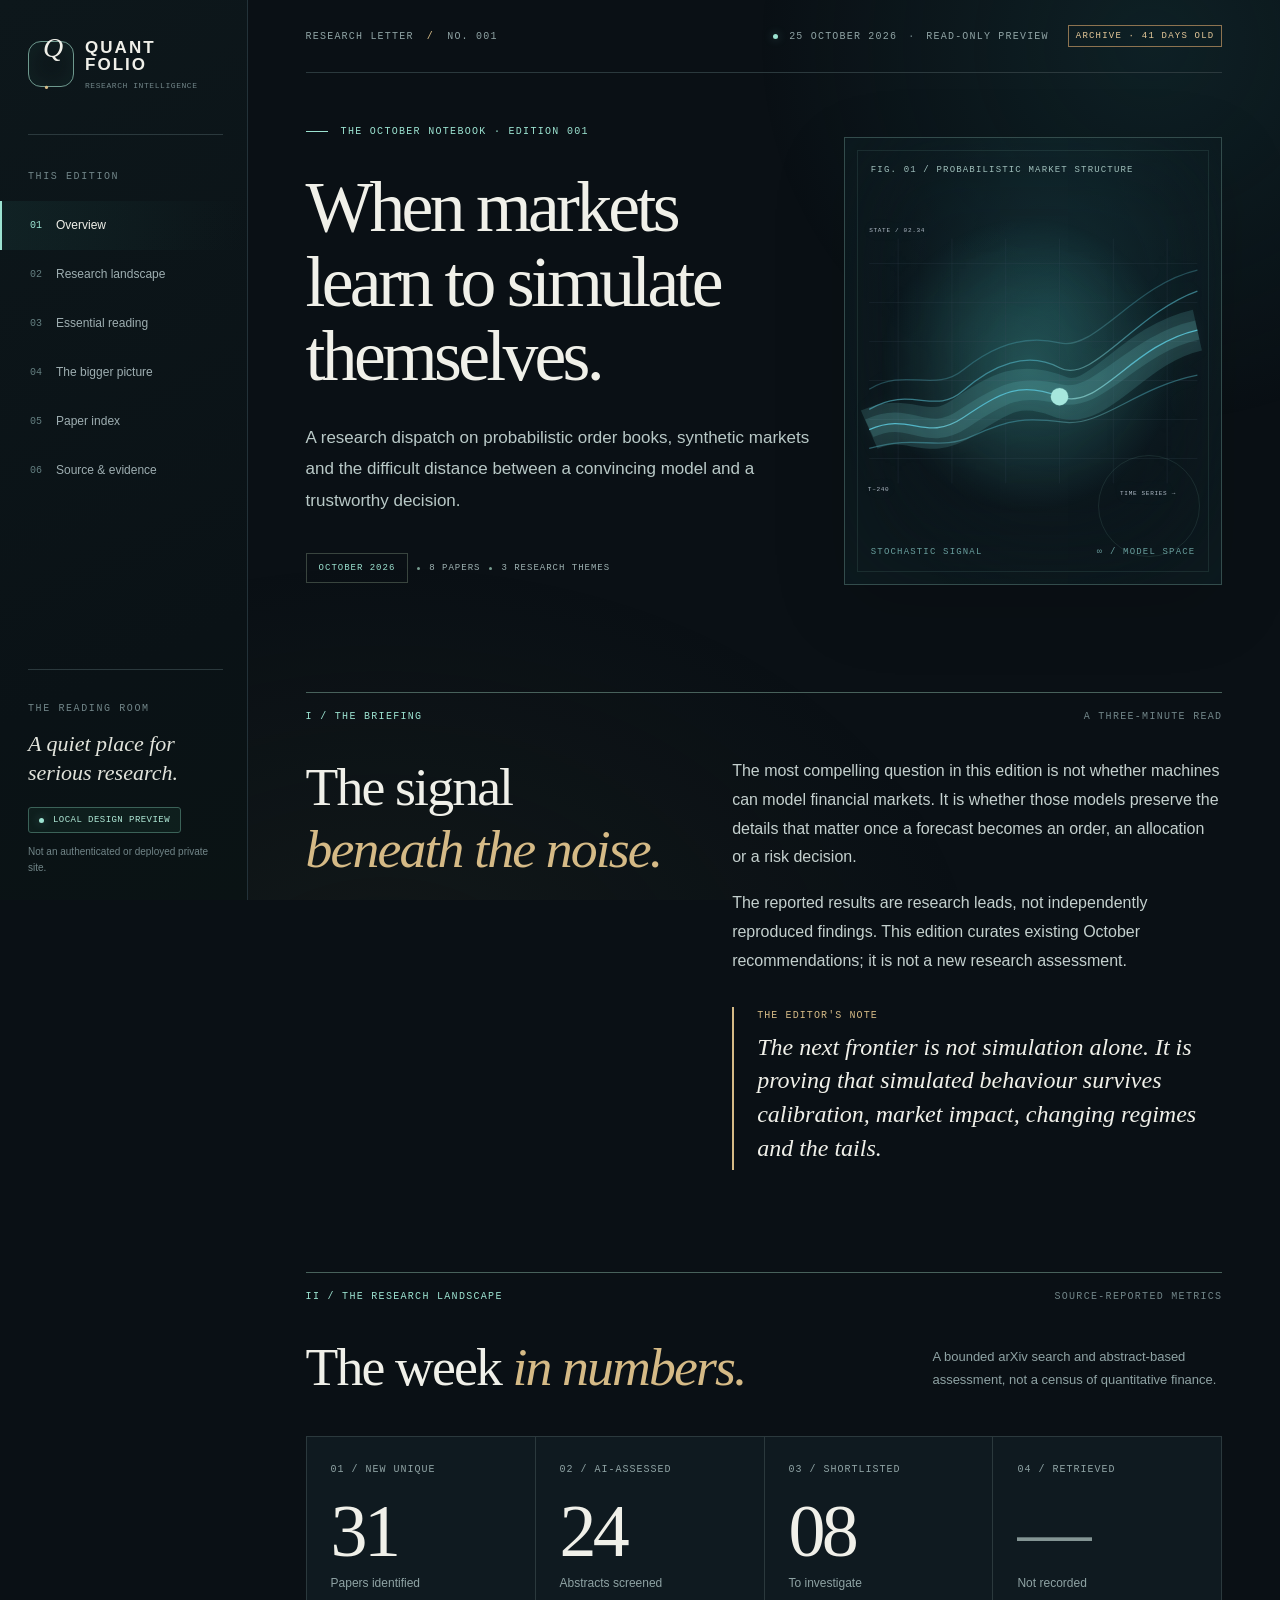
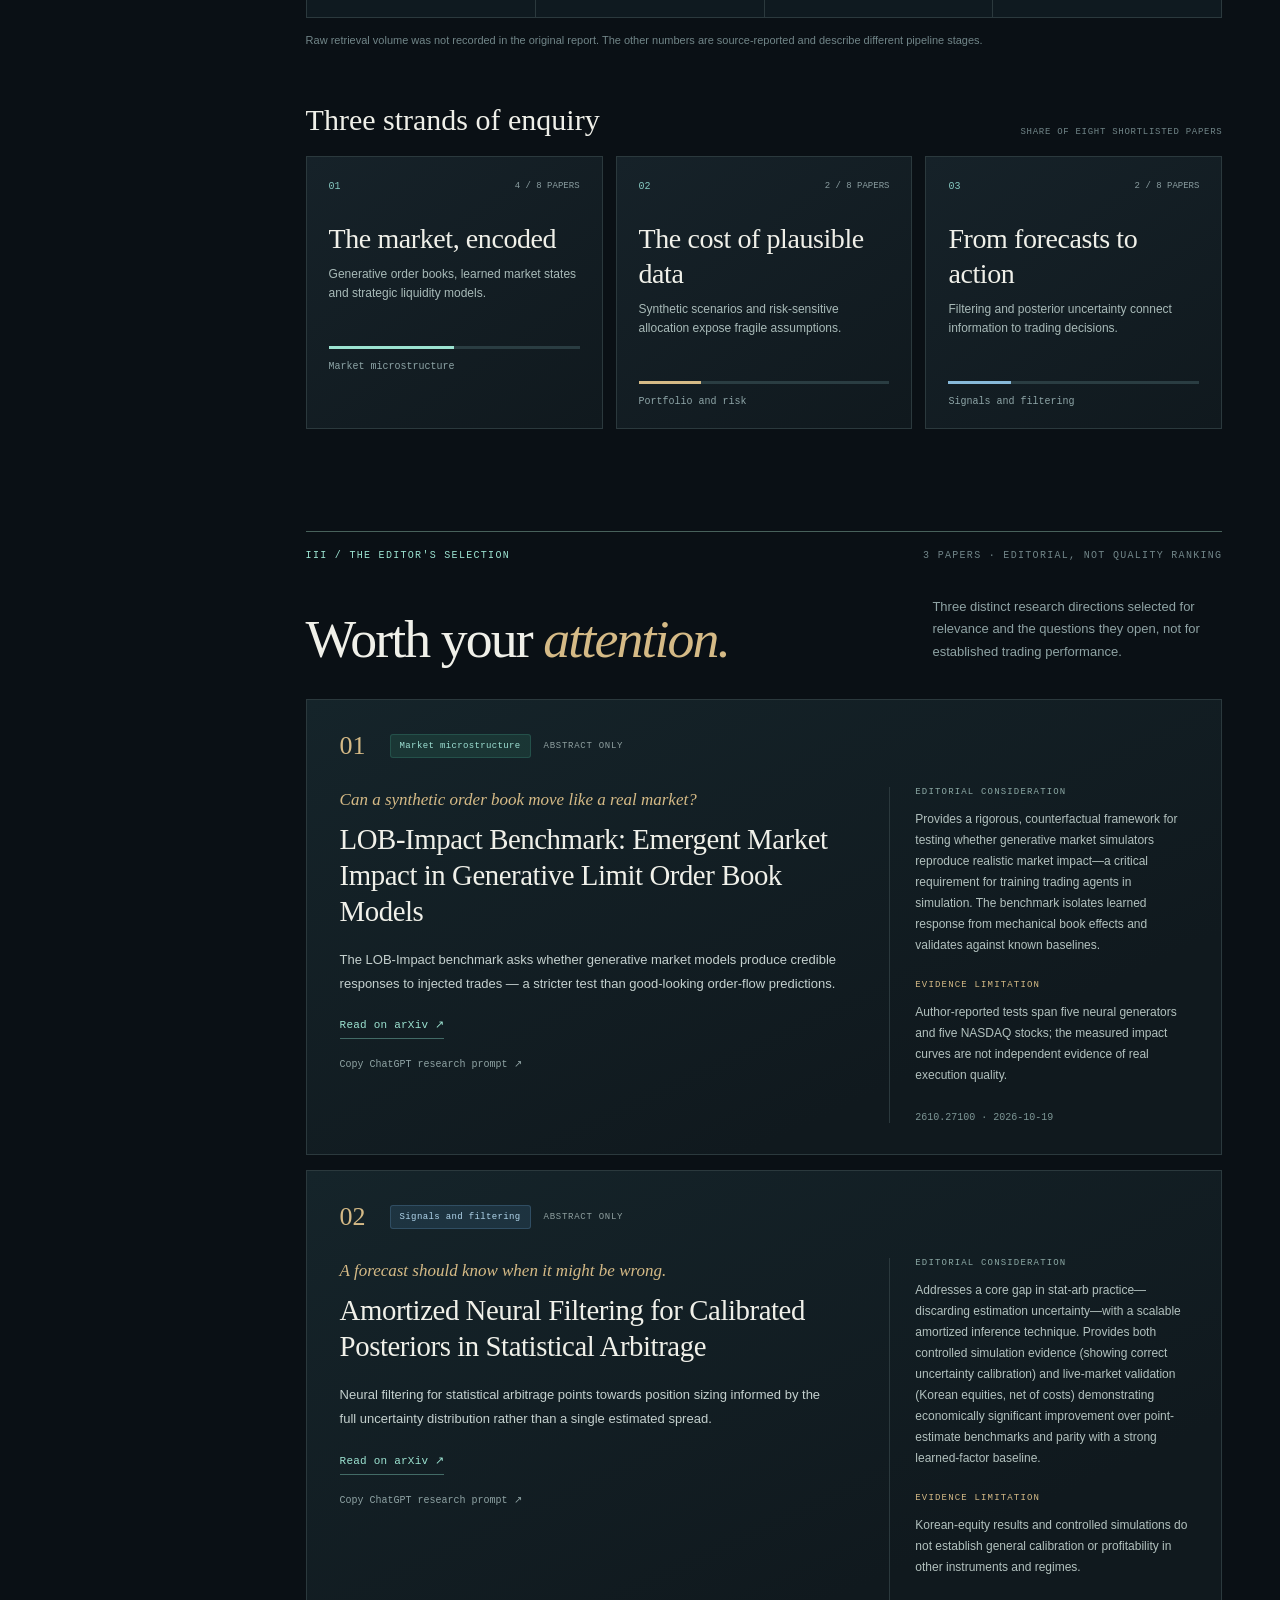
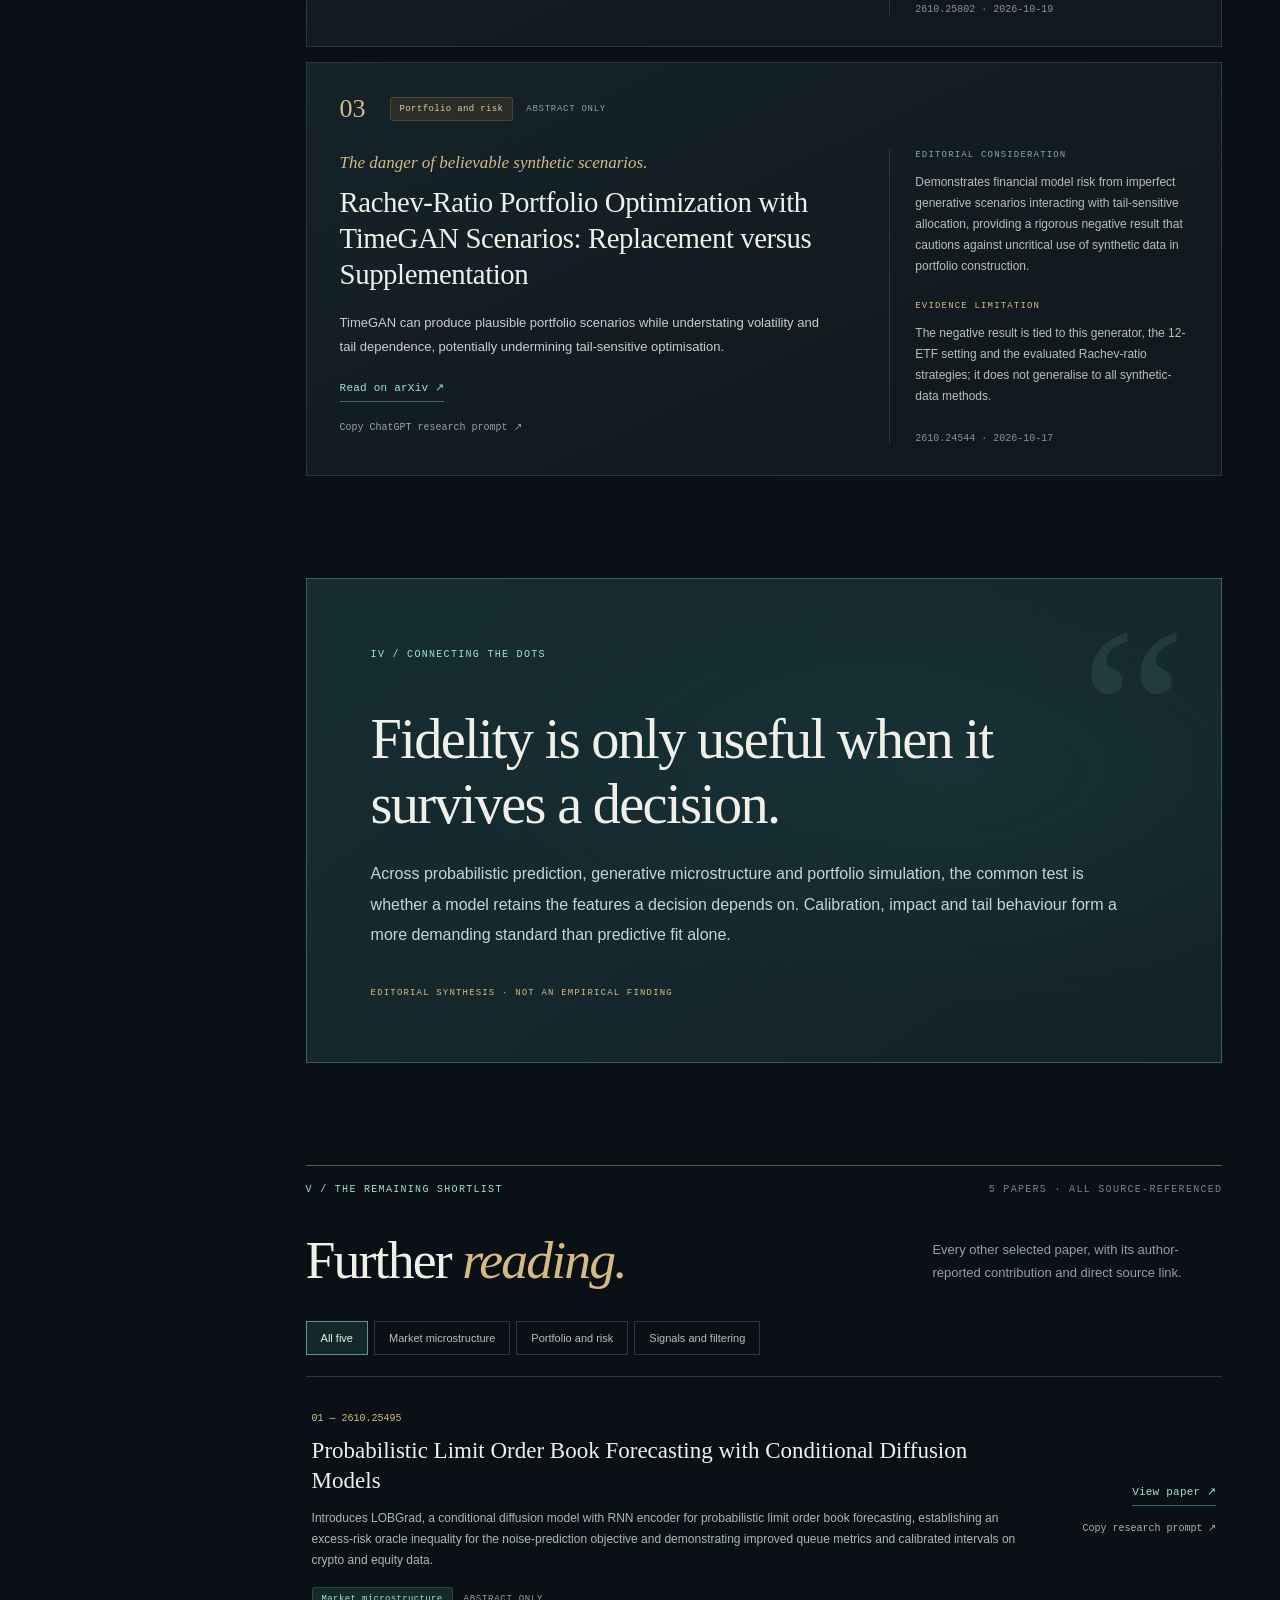
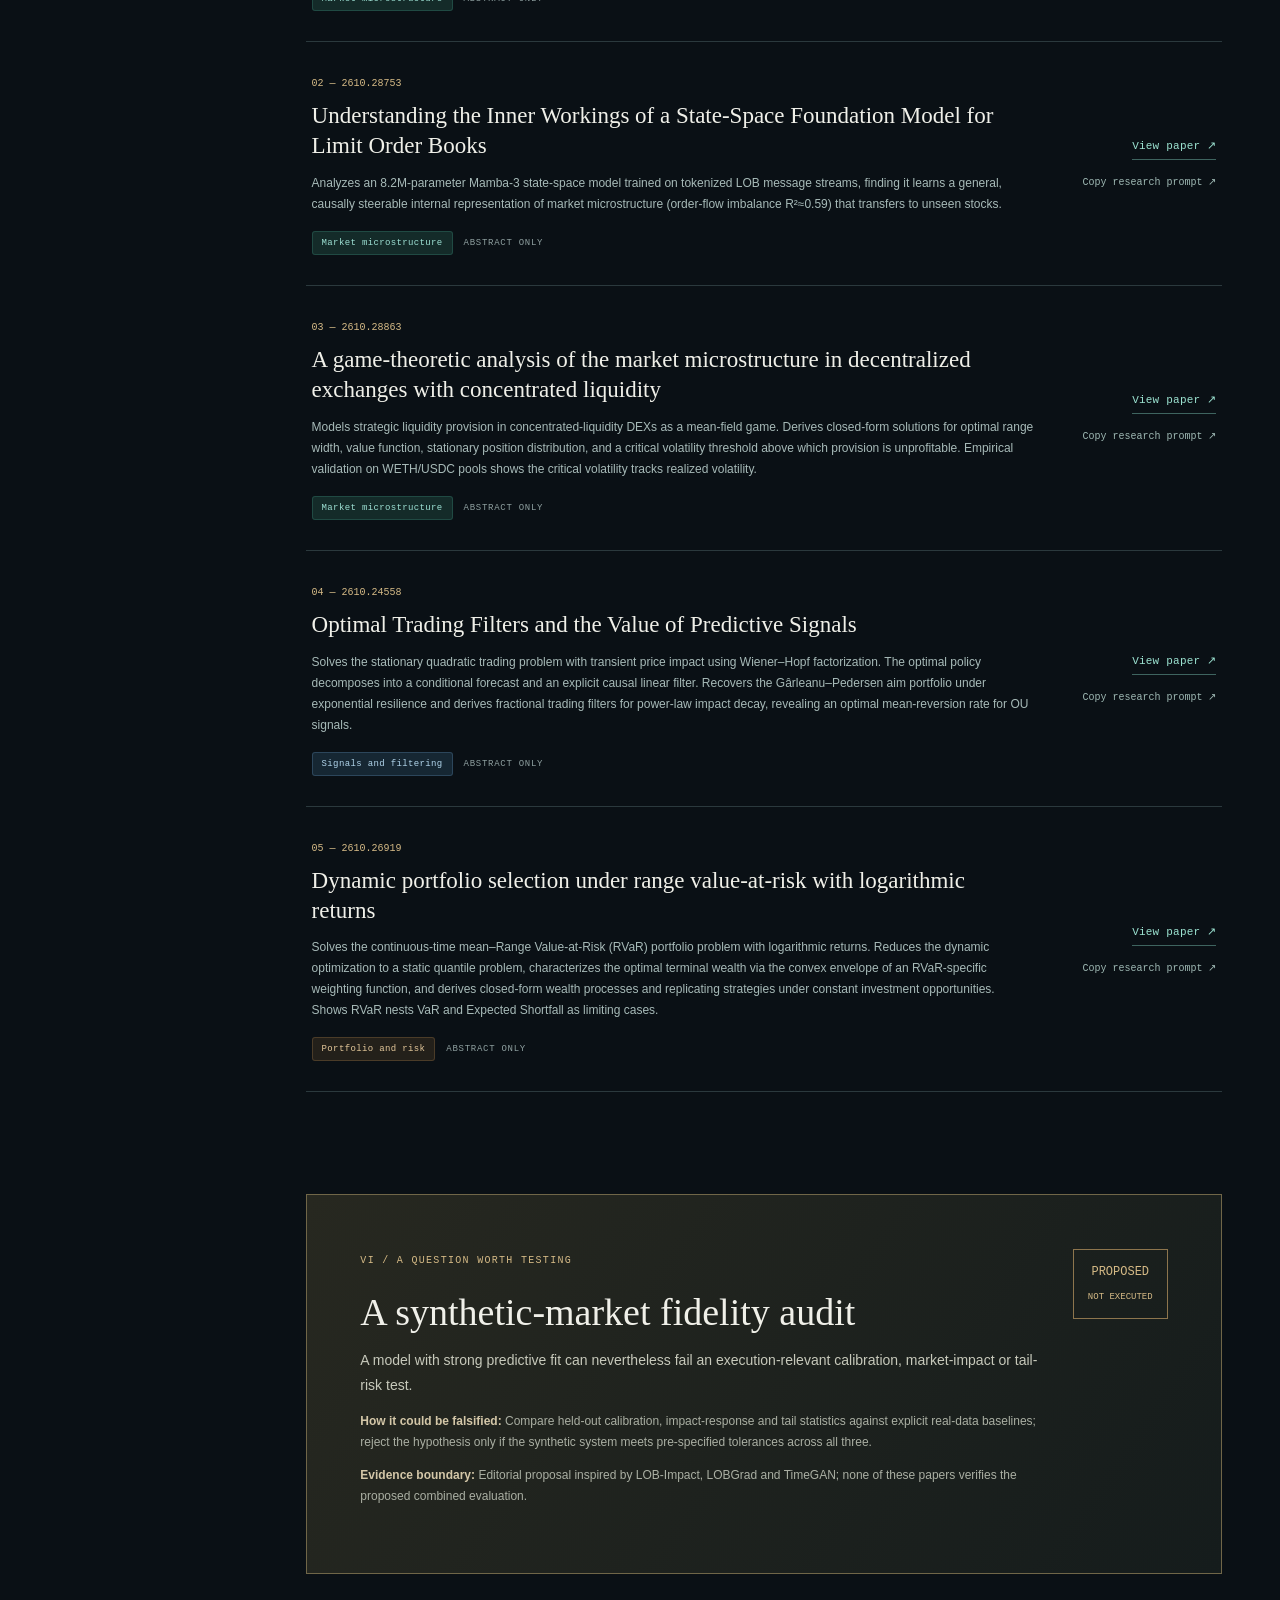
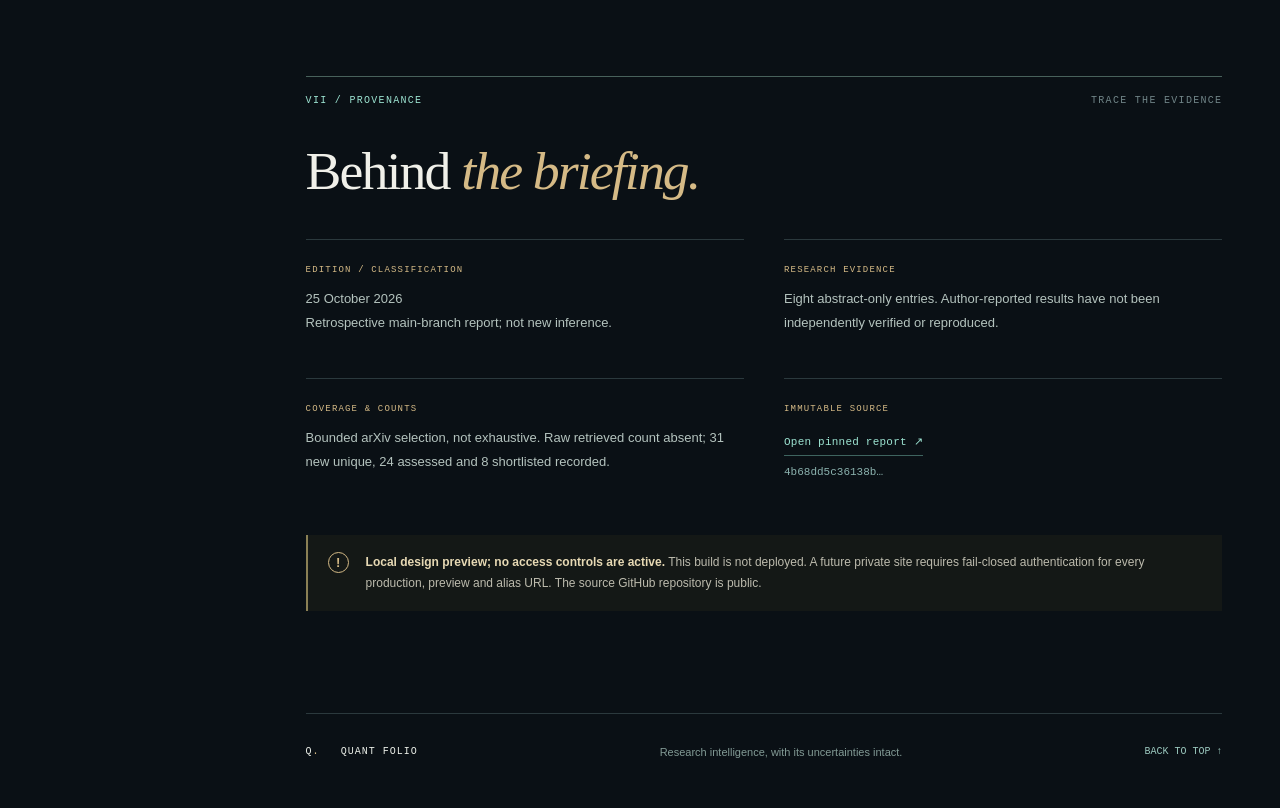
==== journal/site/index.html @ c2eb764c "feat: private research journal V1 offline preview (#13)" ====
<!doctype html>
<html lang="en-AU"><head><meta charset="utf-8">
<meta name="viewport" content="width=device-width, initial-scale=1">
<meta name="color-scheme" content="dark"><meta name="referrer" content="no-referrer">
<title>Quant Folio — The October Notebook · 25 October 2026</title>
<meta name="description" content="A research dispatch on probabilistic order books, synthetic markets and the difficult distance between a convincing model and a trustworthy decision.">
<link rel="stylesheet" href="./assets/styles.css">
<script src="./assets/app.js" defer></script></head>
<body data-edition="2026-10-25" data-report-url="https://github.com/8ft0-ai/quant-folio/blob/4b68dd5c36138bb49942f5078e0814bbb56c5a55/reports/2026-10-25.md">
<a href="#main-content" class="skip-link">Skip to the briefing</a>
<div id="reading-progress" role="progressbar" aria-label="Reading progress" aria-valuemin="0" aria-valuemax="100" aria-valuenow="0"></div>
<div class="app-layout">
<aside class="rail" aria-label="Journal navigation">
  <a href="#overview" class="brand" aria-label="Quant Folio, beginning of edition">
    <span class="brand-mark" aria-hidden="true">Q<span>.</span></span><span><strong>QUANT<br>FOLIO</strong><small>RESEARCH INTELLIGENCE</small></span>
  </a>
  <div class="rail-rule"></div><div class="rail-label">THIS EDITION</div>
  <nav class="rail-nav" aria-label="Sections">
   <a class="active" href="#overview"><span>01</span> Overview</a>
   <a href="#landscape"><span>02</span> Research landscape</a>
   <a href="#priority"><span>03</span> Essential reading</a>
   <a href="#insight"><span>04</span> The bigger picture</a>
   <a href="#library"><span>05</span> Paper index</a>
   <a href="#sources"><span>06</span> Source &amp; evidence</a>
  </nav>
  <div class="rail-bottom"><span class="rail-bottom-kicker">THE READING ROOM</span>
    <p>A quiet place for serious research.</p>
    <div class="safety-pill"><span class="safety-dot"></span> LOCAL DESIGN PREVIEW</div>
    <small>Not an authenticated or deployed private site.</small>
  </div>
</aside>
<main class="main-content" id="main-content">
  <header class="topbar"><span>RESEARCH LETTER <span class="topbar-divider">/</span> NO. 001</span>
    <span class="topbar-right"><span class="dot"></span> 25 OCTOBER 2026 <span class="topbar-sep">·</span> READ-ONLY PREVIEW</span></header>

  <section class="hero section" id="overview" aria-labelledby="hero-heading">
    <div class="hero-copy">
      <span class="eyebrow"><span class="eyebrow-line"></span>THE OCTOBER NOTEBOOK · EDITION 001</span>
      <h1 id="hero-heading">When markets learn to simulate themselves.</h1>
      <p class="hero-standfirst">A research dispatch on probabilistic order books, synthetic markets and the difficult distance between a convincing model and a trustworthy decision.</p>
      <div class="hero-meta"><span class="hero-badge">OCTOBER 2026</span><span>8 PAPERS</span><span>3 RESEARCH THEMES</span></div>
    </div>
    <div class="hero-visual" aria-hidden="true">
      <div class="art-caption">FIG. 01 / PROBABILISTIC MARKET STRUCTURE</div>
      <svg class="hero-svg" viewBox="0 0 560 440" fill="none" preserveAspectRatio="xMidYMid meet">
      <defs><linearGradient id="linea" x1="0" x2="1" y1="0" y2="1"><stop stop-color="#8de4d7"/><stop offset=".55" stop-color="#50b5c8"/><stop offset="1" stop-color="#d9b474"/></linearGradient>
      <radialGradient id="glow"><stop stop-color="#55d3cb" stop-opacity=".23"/><stop offset="1" stop-color="#55d3cb" stop-opacity="0"/></radialGradient></defs>
      <circle cx="272" cy="226" r="220" fill="url(#glow)"/>
      <g stroke="#405263" stroke-opacity=".44" stroke-width=".65">
        <path d="M36 75H524M36 133H524M36 191H524M36 249H524M36 307H524M36 365H524"/>
        <path d="M79 38V402M159 38V402M239 38V402M319 38V402M399 38V402M479 38V402"/>
      </g>
      <g stroke="#6bbfc2" stroke-opacity=".18">
       <path d="M36 322C98 295 119 342 176 304S261 250 319 273 425 196 524 174" stroke-width="62"/>
       <path d="M36 320C98 291 119 344 176 306S261 254 319 269 425 196 524 174" stroke-width="29"/>
      </g>
      <g stroke="url(#linea)" stroke-width="1.9" stroke-linejoin="round">
       <path d="M36 322C98 295 119 342 176 304S261 250 319 273 425 196 524 174"/>
       <path d="M36 350C113 328 137 356 191 331S269 304 325 311 433 259 524 241" stroke-opacity=".44"/>
       <path d="M36 292C98 255 133 302 176 264S271 204 319 230 431 149 524 116" stroke-opacity=".6"/>
       <path d="M36 262C90 229 133 268 176 233S266 180 319 193 429 107 524 85" stroke-opacity=".32"/>
      </g>
      <g fill="#a6e7dd"><circle cx="319" cy="273" r="5"/><circle cx="319" cy="273" r="13" stroke="#91ded3" stroke-opacity=".27"/></g>
      <g fill="#b0bbc7" font-size="9" font-family="monospace" letter-spacing="1"><text x="36" y="28">STATE / 02.34</text><text x="409" y="420">TIME SERIES →</text><text x="34" y="414">T–240</text></g>
      </svg>
      <div class="art-footer"><span>STOCHASTIC SIGNAL</span><span>∞ / MODEL SPACE</span></div>
    </div>
  </section>

  <section class="snapshot section" aria-labelledby="snapshot-heading">
   <div class="section-top"><span class="section-num">I / THE BRIEFING</span><span class="section-top-right">A THREE-MINUTE READ</span></div>
   <div class="intro-grid"><div><h2 id="snapshot-heading" class="editorial-title">The signal<br><em>beneath the noise.</em></h2></div>
     <div class="intro-text"><p>The most compelling question in this edition is not whether machines can model financial markets. It is whether those models preserve the details that matter once a forecast becomes an order, an allocation or a risk decision.</p>
      <p>The reported results are research leads, not independently reproduced findings. This edition curates existing October recommendations; it is not a new research assessment.</p>
      <div class="intro-takeaway"><span>THE EDITOR'S NOTE</span><strong>The next frontier is not simulation alone. It is proving that simulated behaviour survives calibration, market impact, changing regimes and the tails.</strong></div>
     </div></div>
  </section>

  <section class="section" id="landscape" aria-labelledby="landscape-heading">
   <div class="section-top"><span class="section-num">II / THE RESEARCH LANDSCAPE</span><span class="section-top-right">SOURCE-REPORTED METRICS</span></div>
   <div class="section-heading"><h2 id="landscape-heading">The week <em>in numbers.</em></h2>
     <p>A bounded arXiv search and abstract-based assessment, not a census of quantitative finance.</p></div>
   <div class="metric-grid"><article class="metric"><span class="metric-kicker">01 / NEW UNIQUE</span><strong>31</strong><span class="metric-caption">Papers identified</span></article>
<article class="metric"><span class="metric-kicker">02 / AI-ASSESSED</span><strong>24</strong><span class="metric-caption">Abstracts screened</span></article>
<article class="metric"><span class="metric-kicker">03 / SHORTLISTED</span><strong>08</strong><span class="metric-caption">To investigate</span></article>
<article class="metric"><span class="metric-kicker">04 / RETRIEVED</span><strong>—</strong><span class="metric-caption">Not recorded</span></article></div>
   <div class="fineprint">Raw retrieval volume was not recorded in the original report. The other numbers are source-reported and describe different pipeline stages.</div>
   <div class="theme-heading"><h3>Three strands of enquiry</h3><span>SHARE OF EIGHT SHORTLISTED PAPERS</span></div>
   <div class="theme-grid"><article class="theme-card theme-0"><span class="theme-top"><span class="theme-index">01</span><span class="theme-count">4 / 8 PAPERS</span></span><h3>The market, encoded</h3><p>Generative order books, learned market states and strategic liquidity models.</p><div class="theme-meter"><span style="width:50.0%"></span></div><span class="theme-category">Market microstructure</span></article>
<article class="theme-card theme-1"><span class="theme-top"><span class="theme-index">02</span><span class="theme-count">2 / 8 PAPERS</span></span><h3>The cost of plausible data</h3><p>Synthetic scenarios and risk-sensitive allocation expose fragile assumptions.</p><div class="theme-meter"><span style="width:25.0%"></span></div><span class="theme-category">Portfolio and risk</span></article>
<article class="theme-card theme-2"><span class="theme-top"><span class="theme-index">03</span><span class="theme-count">2 / 8 PAPERS</span></span><h3>From forecasts to action</h3><p>Filtering and posterior uncertainty connect information to trading decisions.</p><div class="theme-meter"><span style="width:25.0%"></span></div><span class="theme-category">Signals and filtering</span></article></div>
  </section>

  <section class="section" id="priority" aria-labelledby="priority-heading">
   <div class="section-top"><span class="section-num">III / THE EDITOR'S SELECTION</span><span class="section-top-right">3 PAPERS · EDITORIAL, NOT QUALITY RANKING</span></div>
   <div class="section-heading"><h2 id="priority-heading">Worth your <em>attention.</em></h2>
    <p>Three distinct research directions selected for relevance and the questions they open, not for established trading performance.</p></div>
   <div class="features"><article class="feature-card" id="paper-2610.27100">
          <div class="feature-overline"><span class="feature-number">01</span>
          <span class="category-tag micro">Market microstructure</span>
          <span class="evidence-tag">ABSTRACT ONLY</span></div>
          <div class="feature-grid"><div class="feature-main">
             <p class="feature-question">Can a synthetic order book move like a real market?</p>
             <h3>LOB-Impact Benchmark: Emergent Market Impact in Generative Limit Order Book Models</h3>
             <p class="feature-summary">The LOB-Impact benchmark asks whether generative market models produce credible responses to injected trades — a stricter test than good-looking order-flow predictions.</p>
             <a href="https://arxiv.org/abs/2610.27100" class="text-link" target="_blank" rel="noopener noreferrer">Read on arXiv<span aria-hidden="true"> ↗</span></a>
             <button type="button" class="small-action feature-copy" data-copy-prompt data-id="2610.27100"
               data-title="LOB-Impact Benchmark: Emergent Market Impact in Generative Limit Order Book Models" data-url="https://arxiv.org/abs/2610.27100">Copy ChatGPT research prompt ↗</button>
          </div><aside class="feature-context"><span class="side-label">EDITORIAL CONSIDERATION</span>
             <p>Provides a rigorous, counterfactual framework for testing whether generative market simulators reproduce realistic market impact—a critical requirement for training trading agents in simulation. The benchmark isolates learned response from mechanical book effects and validates against known baselines.</p>
             <span class="side-label limit-label">EVIDENCE LIMITATION</span>
             <p>Author-reported tests span five neural generators and five NASDAQ stocks; the measured impact curves are not independent evidence of real execution quality.</p>
             <span class="paper-id">2610.27100 · 2026-10-19</span>
          </aside></div></article>
<article class="feature-card" id="paper-2610.25802">
          <div class="feature-overline"><span class="feature-number">02</span>
          <span class="category-tag signal">Signals and filtering</span>
          <span class="evidence-tag">ABSTRACT ONLY</span></div>
          <div class="feature-grid"><div class="feature-main">
             <p class="feature-question">A forecast should know when it might be wrong.</p>
             <h3>Amortized Neural Filtering for Calibrated Posteriors in Statistical Arbitrage</h3>
             <p class="feature-summary">Neural filtering for statistical arbitrage points towards position sizing informed by the full uncertainty distribution rather than a single estimated spread.</p>
             <a href="https://arxiv.org/abs/2610.25802" class="text-link" target="_blank" rel="noopener noreferrer">Read on arXiv<span aria-hidden="true"> ↗</span></a>
             <button type="button" class="small-action feature-copy" data-copy-prompt data-id="2610.25802"
               data-title="Amortized Neural Filtering for Calibrated Posteriors in Statistical Arbitrage" data-url="https://arxiv.org/abs/2610.25802">Copy ChatGPT research prompt ↗</button>
          </div><aside class="feature-context"><span class="side-label">EDITORIAL CONSIDERATION</span>
             <p>Addresses a core gap in stat-arb practice—discarding estimation uncertainty—with a scalable amortized inference technique. Provides both controlled simulation evidence (showing correct uncertainty calibration) and live-market validation (Korean equities, net of costs) demonstrating economically significant improvement over point-estimate benchmarks and parity with a strong learned-factor baseline.</p>
             <span class="side-label limit-label">EVIDENCE LIMITATION</span>
             <p>Korean-equity results and controlled simulations do not establish general calibration or profitability in other instruments and regimes.</p>
             <span class="paper-id">2610.25802 · 2026-10-19</span>
          </aside></div></article>
<article class="feature-card" id="paper-2610.24544">
          <div class="feature-overline"><span class="feature-number">03</span>
          <span class="category-tag risk">Portfolio and risk</span>
          <span class="evidence-tag">ABSTRACT ONLY</span></div>
          <div class="feature-grid"><div class="feature-main">
             <p class="feature-question">The danger of believable synthetic scenarios.</p>
             <h3>Rachev-Ratio Portfolio Optimization with TimeGAN Scenarios: Replacement versus Supplementation</h3>
             <p class="feature-summary">TimeGAN can produce plausible portfolio scenarios while understating volatility and tail dependence, potentially undermining tail-sensitive optimisation.</p>
             <a href="https://arxiv.org/abs/2610.24544" class="text-link" target="_blank" rel="noopener noreferrer">Read on arXiv<span aria-hidden="true"> ↗</span></a>
             <button type="button" class="small-action feature-copy" data-copy-prompt data-id="2610.24544"
               data-title="Rachev-Ratio Portfolio Optimization with TimeGAN Scenarios: Replacement versus Supplementation" data-url="https://arxiv.org/abs/2610.24544">Copy ChatGPT research prompt ↗</button>
          </div><aside class="feature-context"><span class="side-label">EDITORIAL CONSIDERATION</span>
             <p>Demonstrates financial model risk from imperfect generative scenarios interacting with tail-sensitive allocation, providing a rigorous negative result that cautions against uncritical use of synthetic data in portfolio construction.</p>
             <span class="side-label limit-label">EVIDENCE LIMITATION</span>
             <p>The negative result is tied to this generator, the 12-ETF setting and the evaluated Rachev-ratio strategies; it does not generalise to all synthetic-data methods.</p>
             <span class="paper-id">2610.24544 · 2026-10-17</span>
          </aside></div></article></div>
  </section>

  <section class="section" id="insight" aria-labelledby="insight-heading">
    <div class="insight-block"><span class="insight-kicker">IV / CONNECTING THE DOTS</span>
     <span class="insight-quote" aria-hidden="true">“</span>
     <h2 id="insight-heading">Fidelity is only useful when it survives a decision.</h2>
     <p>Across probabilistic prediction, generative microstructure and portfolio simulation, the common test is whether a model retains the features a decision depends on. Calibration, impact and tail behaviour form a more demanding standard than predictive fit alone.</p>
     <span class="insight-label">EDITORIAL SYNTHESIS · NOT AN EMPIRICAL FINDING</span>
    </div>
  </section>

  <section class="section" id="library" aria-labelledby="library-heading">
   <div class="section-top"><span class="section-num">V / THE REMAINING SHORTLIST</span><span class="section-top-right">5 PAPERS · ALL SOURCE-REFERENCED</span></div>
   <div class="section-heading"><h2 id="library-heading">Further <em>reading.</em></h2>
     <p>Every other selected paper, with its author-reported contribution and direct source link.</p></div>
   <div class="library-tools" aria-label="Filter remaining papers"><button class="filter-button active" type="button" data-filter="all" aria-pressed="true">All five</button>
<button class="filter-button" type="button" data-filter="micro" aria-pressed="false">Market microstructure</button>
<button class="filter-button" type="button" data-filter="risk" aria-pressed="false">Portfolio and risk</button>
<button class="filter-button" type="button" data-filter="signal" aria-pressed="false">Signals and filtering</button></div>
   <div class="paper-list" id="paper-list"><article class="paper-row" data-category="micro" id="paper-2610.25495">
          <div class="paper-row-main"><span class="paper-row-index">01 — 2610.25495</span>
            <h3>Probabilistic Limit Order Book Forecasting with Conditional Diffusion Models</h3>
            <p>Introduces LOBGrad, a conditional diffusion model with RNN encoder for probabilistic limit order book forecasting, establishing an excess-risk oracle inequality for the noise-prediction objective and demonstrating improved queue metrics and calibrated intervals on crypto and equity data.</p>
            <div class="paper-row-footer"><span class="category-tag micro">Market microstructure</span>
              <span class="evidence-tag">ABSTRACT ONLY</span></div>
          </div><div class="paper-row-actions">
            <a href="https://arxiv.org/abs/2610.25495" class="text-link" target="_blank" rel="noopener noreferrer">View paper<span aria-hidden="true"> ↗</span></a>
            <button type="button" class="small-action" data-copy-prompt data-id="2610.25495"
              data-title="Probabilistic Limit Order Book Forecasting with Conditional Diffusion Models" data-url="https://arxiv.org/abs/2610.25495" aria-label="Copy research prompt for Probabilistic Limit Order Book Forecasting with Conditional Diffusion Models">
              Copy research prompt <span aria-hidden="true">↗</span></button>
          </div></article>
<article class="paper-row" data-category="micro" id="paper-2610.28753">
          <div class="paper-row-main"><span class="paper-row-index">02 — 2610.28753</span>
            <h3>Understanding the Inner Workings of a State-Space Foundation Model for Limit Order Books</h3>
            <p>Analyzes an 8.2M-parameter Mamba-3 state-space model trained on tokenized LOB message streams, finding it learns a general, causally steerable internal representation of market microstructure (order-flow imbalance R²≈0.59) that transfers to unseen stocks.</p>
            <div class="paper-row-footer"><span class="category-tag micro">Market microstructure</span>
              <span class="evidence-tag">ABSTRACT ONLY</span></div>
          </div><div class="paper-row-actions">
            <a href="https://arxiv.org/abs/2610.28753" class="text-link" target="_blank" rel="noopener noreferrer">View paper<span aria-hidden="true"> ↗</span></a>
            <button type="button" class="small-action" data-copy-prompt data-id="2610.28753"
              data-title="Understanding the Inner Workings of a State-Space Foundation Model for Limit Order Books" data-url="https://arxiv.org/abs/2610.28753" aria-label="Copy research prompt for Understanding the Inner Workings of a State-Space Foundation Model for Limit Order Books">
              Copy research prompt <span aria-hidden="true">↗</span></button>
          </div></article>
<article class="paper-row" data-category="micro" id="paper-2610.28863">
          <div class="paper-row-main"><span class="paper-row-index">03 — 2610.28863</span>
            <h3>A game-theoretic analysis of the market microstructure in decentralized exchanges with concentrated liquidity</h3>
            <p>Models strategic liquidity provision in concentrated-liquidity DEXs as a mean-field game. Derives closed-form solutions for optimal range width, value function, stationary position distribution, and a critical volatility threshold above which provision is unprofitable. Empirical validation on WETH/USDC pools shows the critical volatility tracks realized volatility.</p>
            <div class="paper-row-footer"><span class="category-tag micro">Market microstructure</span>
              <span class="evidence-tag">ABSTRACT ONLY</span></div>
          </div><div class="paper-row-actions">
            <a href="https://arxiv.org/abs/2610.28863" class="text-link" target="_blank" rel="noopener noreferrer">View paper<span aria-hidden="true"> ↗</span></a>
            <button type="button" class="small-action" data-copy-prompt data-id="2610.28863"
              data-title="A game-theoretic analysis of the market microstructure in decentralized exchanges with concentrated liquidity" data-url="https://arxiv.org/abs/2610.28863" aria-label="Copy research prompt for A game-theoretic analysis of the market microstructure in decentralized exchanges with concentrated liquidity">
              Copy research prompt <span aria-hidden="true">↗</span></button>
          </div></article>
<article class="paper-row" data-category="signal" id="paper-2610.24558">
          <div class="paper-row-main"><span class="paper-row-index">04 — 2610.24558</span>
            <h3>Optimal Trading Filters and the Value of Predictive Signals</h3>
            <p>Solves the stationary quadratic trading problem with transient price impact using Wiener–Hopf factorization. The optimal policy decomposes into a conditional forecast and an explicit causal linear filter. Recovers the Gârleanu–Pedersen aim portfolio under exponential resilience and derives fractional trading filters for power-law impact decay, revealing an optimal mean-reversion rate for OU signals.</p>
            <div class="paper-row-footer"><span class="category-tag signal">Signals and filtering</span>
              <span class="evidence-tag">ABSTRACT ONLY</span></div>
          </div><div class="paper-row-actions">
            <a href="https://arxiv.org/abs/2610.24558" class="text-link" target="_blank" rel="noopener noreferrer">View paper<span aria-hidden="true"> ↗</span></a>
            <button type="button" class="small-action" data-copy-prompt data-id="2610.24558"
              data-title="Optimal Trading Filters and the Value of Predictive Signals" data-url="https://arxiv.org/abs/2610.24558" aria-label="Copy research prompt for Optimal Trading Filters and the Value of Predictive Signals">
              Copy research prompt <span aria-hidden="true">↗</span></button>
          </div></article>
<article class="paper-row" data-category="risk" id="paper-2610.26919">
          <div class="paper-row-main"><span class="paper-row-index">05 — 2610.26919</span>
            <h3>Dynamic portfolio selection under range value-at-risk with logarithmic returns</h3>
            <p>Solves the continuous-time mean–Range Value-at-Risk (RVaR) portfolio problem with logarithmic returns. Reduces the dynamic optimization to a static quantile problem, characterizes the optimal terminal wealth via the convex envelope of an RVaR-specific weighting function, and derives closed-form wealth processes and replicating strategies under constant investment opportunities. Shows RVaR nests VaR and Expected Shortfall as limiting cases.</p>
            <div class="paper-row-footer"><span class="category-tag risk">Portfolio and risk</span>
              <span class="evidence-tag">ABSTRACT ONLY</span></div>
          </div><div class="paper-row-actions">
            <a href="https://arxiv.org/abs/2610.26919" class="text-link" target="_blank" rel="noopener noreferrer">View paper<span aria-hidden="true"> ↗</span></a>
            <button type="button" class="small-action" data-copy-prompt data-id="2610.26919"
              data-title="Dynamic portfolio selection under range value-at-risk with logarithmic returns" data-url="https://arxiv.org/abs/2610.26919" aria-label="Copy research prompt for Dynamic portfolio selection under range value-at-risk with logarithmic returns">
              Copy research prompt <span aria-hidden="true">↗</span></button>
          </div></article></div>
   <p id="empty-filter" class="empty-state" hidden>No papers in this category among the remaining shortlist.</p>
  </section>

  <section class="section" id="proposal" aria-labelledby="proposal-heading">
   <div class="proposal-card"><div><span class="proposal-kicker">VI / A QUESTION WORTH TESTING</span>
    <h2 id="proposal-heading">A synthetic-market fidelity audit</h2>
    <p>A model with strong predictive fit can nevertheless fail an execution-relevant calibration, market-impact or tail-risk test.</p>
    <p class="proposal-detail"><strong>How it could be falsified:</strong> Compare held-out calibration, impact-response and tail statistics against explicit real-data baselines; reject the hypothesis only if the synthetic system meets pre-specified tolerances across all three.</p>
    <p class="proposal-detail"><strong>Evidence boundary:</strong> Editorial proposal inspired by LOB-Impact, LOBGrad and TimeGAN; none of these papers verifies the proposed combined evaluation.</p></div>
    <div class="proposal-stamp">PROPOSED<br><span>NOT EXECUTED</span></div></div>
  </section>

  <section class="section sources" id="sources" aria-labelledby="sources-heading">
   <div class="section-top"><span class="section-num">VII / PROVENANCE</span><span class="section-top-right">TRACE THE EVIDENCE</span></div>
   <div class="section-heading"><h2 id="sources-heading">Behind <em>the briefing.</em></h2></div>
   <div class="source-grid"><div><span class="source-label">EDITION / CLASSIFICATION</span><p>25 October 2026<br>Retrospective main-branch report; not new inference.</p></div>
   <div><span class="source-label">RESEARCH EVIDENCE</span><p>Eight abstract-only entries. Author-reported results have not been independently verified or reproduced.</p></div>
   <div><span class="source-label">COVERAGE &amp; COUNTS</span><p>Bounded arXiv selection, not exhaustive. Raw retrieved count absent; 31 new unique, 24 assessed and 8 shortlisted recorded.</p></div>
   <div><span class="source-label">IMMUTABLE SOURCE</span><p><a href="https://github.com/8ft0-ai/quant-folio/blob/4b68dd5c36138bb49942f5078e0814bbb56c5a55/reports/2026-10-25.md" class="text-link" target="_blank" rel="noopener noreferrer">Open pinned report<span aria-hidden="true"> ↗</span></a><br><code>4b68dd5c36138b…</code></p></div></div>
   <div class="access-warning"><span class="warning-symbol">!</span><p><strong>Local design preview; no access controls are active.</strong> This build is not deployed. A future private site requires fail-closed authentication for every production, preview and alias URL. The source GitHub repository is public.</p></div>
  </section>
  <footer><span class="footer-brand">Q<span>.</span> &nbsp; QUANT FOLIO</span>
   <span>Research intelligence, with its uncertainties intact.</span><a href="#overview">BACK TO TOP ↑</a></footer>
</main></div>
<div class="toast" id="toast" role="status" aria-live="polite"></div>
<dialog id="prompt-dialog" class="prompt-dialog" aria-labelledby="prompt-dialog-heading">
 <h2 id="prompt-dialog-heading">Continue in ChatGPT</h2>
 <p>Copy this source-qualified research prompt into a ChatGPT conversation.</p>
 <textarea id="prompt-text" readonly rows="10" aria-label="Copyable research prompt"></textarea>
 <form method="dialog"><button type="submit">Close</button></form>
</dialog>
</body></html>
---- journal/site/assets/styles.css ----
/* Quant Folio V1: dependency-free premium editorial interface. No remote assets. */
:root {
  --bg: #0a1015;
  --bg-alt: #0d161c;
  --panel: #101c23;
  --panel-hover: #13232a;
  --line: #2b393d;
  --line-soft: #233239;
  --ink: #f0f0e9;
  --ink-dim: #c4d0ce;
  --muted: #8fa3a4;
  --quiet: #718588;
  --mint: #9ce3d1;
  --gold: #d5ba86;
  --blue: #87b9d9;
  --serif: "Iowan Old Style", "Palatino Linotype", Palatino, Georgia, serif;
  --sans: "Avenir Next", "Segoe UI", Arial, sans-serif;
  --mono: "SFMono-Regular", Consolas, "Liberation Mono", monospace;
  color-scheme: dark;
}
* { box-sizing: border-box; }
html { scroll-behavior: smooth; scroll-padding-top: 58px; }
body { margin: 0; color: var(--ink); background: var(--bg); font-family: var(--sans); font-size: 15px; -webkit-font-smoothing: antialiased; }
body::before { content: ""; pointer-events: none; position: fixed; z-index: -1; inset: 0; background: radial-gradient(ellipse 560px 540px at 90% 5%, #163f4359, transparent 70%), radial-gradient(ellipse 700px 500px at 30% 110%, #28312542, transparent 85%); }
::selection { background: #2c6961; color: #fff; }
a { color: inherit; text-decoration: none; }
a:hover { color: var(--mint); }
button { font: inherit; }
button, a { -webkit-tap-highlight-color: transparent; }
:focus-visible { outline: 2px solid var(--mint); outline-offset: 4px; border-radius: 2px; }
h1,h2,h3,p { margin-top: 0; }
h1,h2,h3 { font-weight: 400; }
h2 em { font-weight: 400; color: var(--gold); }
.skip-link { position: absolute; z-index: 2000; background: var(--mint); padding: 10px 16px; color: #071014; transform: translateY(-120%); }
.skip-link:focus { transform: translateY(0); }
#reading-progress { position: fixed; top: 0; left: 0; width: 0%; height: 3px; background: linear-gradient(90deg,var(--mint),var(--gold)); z-index: 1200; transition: width 50ms linear; }
.app-layout { min-height: 100vh; }
.rail { width: 248px; position: fixed; inset: 0 auto 0 0; z-index: 100; border-right: 1px solid var(--line-soft); background: linear-gradient(155deg,#0d171b 0%,#0a1216 72%,#0a1314 100%); padding: 39px 24px 25px 28px; display: flex; flex-direction: column; }
.brand { display: flex; align-items: center; gap: 11px; color: var(--ink); }
.brand:hover { color: var(--ink); }
.brand-mark { display: grid; place-content: center; width: 46px; height: 46px; border: 1px solid #6e998e; border-radius: 13px; font: 28px var(--serif); font-style: italic; letter-spacing: -4px; box-shadow: inset 0 0 25px #2e63562b; }
.brand-mark span { color: var(--gold); font-style: normal; }
.brand strong { display: block; font-size: 17px; font-weight: 700; line-height: 1.02; letter-spacing: .12em; }
.brand small { display: block; margin-top: 7px; color: var(--quiet); font: 8px var(--mono); letter-spacing: .07em; white-space: nowrap; }
.rail-rule { height: 1px; background: var(--line); margin: 44px 0 36px; }
.rail-label, .rail-bottom-kicker { font: 10px var(--mono); color: var(--quiet); letter-spacing: .16em; }
.rail-nav { margin: 19px -24px 0 -28px; display: flex; flex-direction: column; }
.rail-nav a { display: flex; align-items: center; gap: 14px; min-height: 49px; padding: 10px 13px 10px 28px; color: #9eaeb1; border-left: 2px solid transparent; font-size: 12px; transition: all .18s ease; }
.rail-nav a span { font: 10px var(--mono); color: #647f80; }
.rail-nav a:hover, .rail-nav a.active { color: var(--ink); background: linear-gradient(90deg,#2b6f6724,transparent); border-left-color: var(--mint); }
.rail-nav a.active span { color: var(--mint); }
.rail-bottom { margin-top: auto; border-top: 1px solid var(--line); padding-top: 27px; }
.rail-bottom p { font: italic 22px/1.35 var(--serif); color: #e2e4dc; max-width: 165px; margin: 15px 0 19px; }
.safety-pill { display: inline-flex; gap: 9px; align-items: center; border: 1px solid #3b6258; background: #17372e54; color: #b0e9d7; padding: 7px 10px; font: 9px var(--mono); letter-spacing: .05em; border-radius: 3px; }
.safety-dot, .dot { width: 5px; height: 5px; flex-shrink: 0; border-radius: 50%; background: var(--mint); display: inline-block; box-shadow: 0 0 10px #7fcbba70; }
.rail-bottom small { display: block; color: var(--quiet); font-size: 10px; line-height: 1.55; margin-top: 11px; }
.main-content { margin-left: 248px; max-width: 1700px; padding: 0 clamp(26px,4.5vw,82px); }
.topbar { display: flex; justify-content: space-between; align-items: center; min-height: 73px; font: 10px var(--mono); letter-spacing: .12em; color: var(--muted); border-bottom: 1px solid var(--line); }
.topbar-divider { color: var(--gold); margin: 0 6px; }
.topbar-right { display: flex; align-items: center; gap: 11px; }
.topbar-sep { color: var(--quiet); }
.section { position: relative; margin-bottom: 102px; scroll-margin-top: 40px; }
.hero { display: grid; grid-template-columns: minmax(0,1.15fr) minmax(315px,.85fr); gap: 26px; min-height: 480px; align-items: center; padding-top: 53px; margin-bottom: 95px; }
.hero-copy { padding-bottom: 14px; max-width: 710px; z-index: 1; }
.eyebrow, .section-num, .section-top-right, .side-label, .source-label, .proposal-kicker, .insight-kicker, .insight-label { color: var(--mint); font: 10px var(--mono); letter-spacing: .13em; }
.eyebrow { display: flex; gap: 13px; align-items: center; }
.eyebrow-line { display: inline-block; width: 22px; height: 1px; background: var(--mint); }
.hero h1 { font: normal clamp(53px,5.6vw,92px)/1.04 var(--serif); letter-spacing: -.052em; margin: 33px 0 28px; max-width: 680px; text-wrap: balance; }
.hero-standfirst { color: #b9c9c7; font: 17px/1.85 var(--sans); max-width: 520px; }
.hero-meta { display: flex; gap: 21px; align-items: center; flex-wrap: wrap; color: #9eb2b2; margin-top: 37px; font: 9px var(--mono); letter-spacing: .11em; }
.hero-meta span:not(:first-child) { position: relative; }
.hero-meta span:not(:first-child)::before { content: ""; width: 3px; height: 3px; border-radius: 50%; background: #789d90; position: absolute; top: 4px; left: -12px; }
.hero-badge { border: 1px solid #a2b89e50; padding: 9px 12px; color: var(--mint); }
.hero-visual { position: relative; border: 1px solid #334c4c; background: radial-gradient(ellipse at 55% 38%,#173b42a3,#1021286b 53%,#0c161b 80%); height: clamp(360px,35vw,500px); overflow: hidden; box-shadow: inset 0 0 110px #102b2c44, 0 21px 70px #00000022; }
.hero-visual::before, .hero-visual::after { content: ""; position: absolute; border: 1px solid #82c4b51f; z-index: 2; }
.hero-visual::before { inset: 12px; }
.hero-visual::after { width: 100px; height: 100px; border-radius: 50%; bottom: 27px; right: 21px; }
.hero-svg { position: absolute; inset: 0; width: 100%; height: 100%; filter: drop-shadow(0 0 7px #64c1b529); }
.art-caption, .art-footer { position: absolute; z-index: 3; color: #a0c0bc; font: 9px var(--mono); letter-spacing: .13em; }
.art-caption { top: 27px; left: 26px; }
.art-footer { bottom: 27px; left: 26px; right: 26px; display: flex; justify-content: space-between; color: #699e9d; }
.section-top { border-top: 1px solid #48615b; padding-top: 18px; display: flex; justify-content: space-between; align-items: center; gap: 20px; margin-bottom: 35px; }
.section-top-right { color: var(--quiet); }
.intro-grid { display: grid; grid-template-columns: .85fr 1.15fr; gap: 7%; }
.editorial-title, .section-heading h2 { font: normal clamp(42px,4.2vw,65px)/1.15 var(--serif); letter-spacing: -.035em; }
.intro-text { color: var(--ink-dim); font: 16px/1.8 var(--sans); max-width: 650px; }
.intro-text > p { margin-bottom: 17px; }
.intro-takeaway { border-left: 2px solid var(--gold); padding: 3px 0 4px 23px; margin-top: 31px; }
.intro-takeaway span { display: block; font: 10px var(--mono); letter-spacing: .11em; color: var(--gold); margin-bottom: 10px; }
.intro-takeaway strong { font: normal italic 24px/1.4 var(--serif); color: var(--ink); }
.section-heading { display: flex; justify-content: space-between; align-items: flex-end; gap: 35px; margin-bottom: 28px; }
.section-heading h2 { margin-bottom: 0; max-width: 650px; }
.section-heading > p { color: var(--muted); font-size: 13px; line-height: 1.75; margin: 0 0 7px; max-width: 290px; }
.metric-grid { display: grid; grid-template-columns: repeat(4,minmax(0,1fr)); gap: 1px; border: 1px solid var(--line); background: var(--line); margin-top: 37px; }
.metric { background: #0f1a20; min-height: 180px; padding: 27px 24px; display: flex; flex-direction: column; }
.metric-kicker { font: 10px var(--mono); letter-spacing: .1em; color: var(--muted); }
.metric strong { font: normal 74px/1.18 var(--serif); letter-spacing: -.05em; color: var(--ink); margin-top: auto; }
.metric:last-child strong { color: #849594; }
.metric-caption { color: var(--muted); font-size: 12px; }
.fineprint { font: 11px/1.65 var(--sans); color: var(--quiet); margin-top: 13px; }
.theme-heading { display: flex; justify-content: space-between; align-items: flex-end; gap: 15px; margin: 54px 0 19px; }
.theme-heading h3 { font: 30px var(--serif); margin: 0; }
.theme-heading > span { color: var(--quiet); font: 9px var(--mono); letter-spacing: .08em; }
.theme-grid { display: grid; grid-template-columns: repeat(3,minmax(0,1fr)); gap: 13px; }
.theme-card { border: 1px solid var(--line); padding: 24px 22px 21px; background: linear-gradient(145deg,#162229,#10191e); min-height: 230px; transition: border-color .2s, transform .2s; }
.theme-card:hover { border-color: #659b8e; transform: translateY(-2px); }
.theme-top { display: flex; justify-content: space-between; gap: 5px; color: #85c7bf; font: 10px var(--mono); }
.theme-count { color: #899c9f; font-size: 9px; }
.theme-card h3 { font: 28px/1.25 var(--serif); margin: 29px 0 9px; letter-spacing: -.015em; }
.theme-card p { color: #a8bab8; font-size: 12px; line-height: 1.6; min-height: 58px; margin-bottom: 23px; }
.theme-meter { width: 100%; height: 3px; background: #2a3d42; }
.theme-meter span { display: block; height: 100%; background: var(--mint); }
.theme-1 .theme-meter span { background: var(--gold); }
.theme-2 .theme-meter span { background: var(--blue); }
.theme-category { display: block; margin-top: 12px; color: #8ea5a7; font: 10px var(--mono); }
.features { display: flex; flex-direction: column; gap: 15px; }
.feature-card { border: 1px solid var(--line); background: linear-gradient(155deg,#15242a 0%,#10191e 75%); padding: 31px 33px; transition: border-color .2s; }
.feature-card:hover { border-color: #526f6c; }
.feature-overline { display: flex; align-items: center; gap: 13px; margin-bottom: 26px; }
.feature-number { color: var(--gold); font: 26px var(--serif); margin-right: 11px; }
.category-tag { color: #9ee1d4; background: #23554a66; border: 1px solid #357a6b66; padding: 6px 9px; font: 9px var(--mono); letter-spacing: .04em; border-radius: 3px; }
.category-tag.risk { color: #e5c99b; background: #70522e40; border-color: #88673d66; }
.category-tag.signal { color: #b2d7ed; background: #35597750; border-color: #4d779a66; }
.evidence-tag { color: #8fa0a0; font: 9px var(--mono); letter-spacing: .08em; }
.feature-grid { display: grid; grid-template-columns: minmax(0,1.25fr) minmax(0,.75fr); gap: clamp(24px,4vw,62px); }
.feature-question { color: var(--gold); font: italic 17px/1.5 var(--serif); margin-bottom: 10px; }
.feature-main h3 { font: clamp(24px,2.25vw,36px)/1.25 var(--serif); letter-spacing: -.015em; margin: 0 0 18px; }
.feature-summary { font-size: 13px; line-height: 1.85; color: var(--ink-dim); max-width: 580px; }
.text-link { display: inline-block; color: var(--mint); font: 11px var(--mono); letter-spacing: .02em; border-bottom: 1px solid #6caca08a; padding-bottom: 7px; margin-top: 9px; }
.text-link:hover { color: #d6faf1; border-color: #d6faf1; }
.feature-context { border-left: 1px solid var(--line); padding-left: 25px; display: flex; flex-direction: column; align-items: flex-start; }
.side-label { color: #8ba8a4; font-size: 9px; }
.feature-context p { font-size: 12px; color: #b2c1be; line-height: 1.75; margin: 12px 0 0; }
.limit-label { margin-top: 24px; color: var(--gold); }
.paper-id { margin-top: auto; padding-top: 26px; color: #7d9695; font: 10px var(--mono); }
.insight-block { background: radial-gradient(ellipse at 70% 40%,#1d48494f,transparent 56%),linear-gradient(145deg,#162e31,#132228); padding: clamp(32px,5vw,75px); border: 1px solid #396061; position: relative; overflow: hidden; }
.insight-quote { position: absolute; right: 35px; top: 12px; font: 240px/1 var(--serif); color: #a4dbd018; pointer-events: none; }
.insight-block h2 { font: clamp(36px,4.4vw,68px)/1.15 var(--serif); letter-spacing: -.03em; max-width: 750px; margin: 47px 0 23px; position: relative; }
.insight-block p { max-width: 760px; color: #c5d7d2; font-size: 16px; line-height: 1.9; }
.insight-label { display: block; color: var(--gold); margin-top: 37px; font-size: 9px; }
.library-tools { display: flex; flex-wrap: wrap; gap: 6px; margin: 30px 0 21px; }
.filter-button { border: 1px solid var(--line); padding: 10px 14px; color: #b0c0bb; background: transparent; cursor: pointer; font-size: 11px; transition: background .2s, border-color .2s; }
.filter-button.active, .filter-button:hover { background: #254f4966; color: #d5f9ee; border-color: #5b988a; }
.paper-list { border-top: 1px solid var(--line); }
.paper-row { display: grid; grid-template-columns: minmax(0,1fr) 160px; gap: 23px; padding: 30px 6px; border-bottom: 1px solid var(--line); transition: background .2s; }
.paper-row:hover { background: #16232a65; }
.paper-row-index { color: var(--gold); font: 10px var(--mono); }
.paper-row h3 { font: 23px/1.3 var(--serif); margin: 12px 0; }
.paper-row p { color: #a7bab8; font-size: 12px; line-height: 1.75; max-width: 790px; margin-bottom: 16px; }
.paper-row-footer { display: flex; align-items: center; gap: 11px; flex-wrap: wrap; }
.paper-row-actions { display: flex; flex-direction: column; align-items: flex-end; justify-content: center; gap: 16px; }
.paper-row-actions .text-link { margin-top: 0; }
.small-action { background: none; border: none; padding: 0; color: #9fb9b4; font: 10px var(--mono); cursor: pointer; text-align: right; }
.small-action:hover { color: var(--mint); }
.empty-state { color: var(--muted); border: 1px solid var(--line); padding: 28px; }
.proposal-card { display: flex; justify-content: space-between; gap: 33px; border: 1px solid #706648; background: linear-gradient(125deg,#272820,#151c1c); padding: clamp(28px,4.2vw,60px); }
.proposal-kicker { color: var(--gold); }
.proposal-card h2 { font: 38px var(--serif); margin: 24px 0 14px; }
.proposal-card p { color: #c7c9bb; line-height: 1.75; font-size: 14px; max-width: 780px; }
.proposal-card p.proposal-detail { font-size: 12px; color: #aaafa3; }
.proposal-detail strong { color: #d4c7a8; }
.proposal-stamp { font: 12px/2 var(--mono); color: var(--gold); border: 1px solid #8d754d; padding: 10px 14px; align-self: flex-start; text-align: center; white-space: nowrap; }
.proposal-stamp span { font-size: 9px; }
.sources .section-heading { margin-bottom: 36px; }
.source-grid { display: grid; grid-template-columns: repeat(2,minmax(0,1fr)); gap: 30px 40px; }
.source-grid > div { border-top: 1px solid var(--line); padding-top: 18px; }
.source-label { font-size: 9px; color: var(--gold); }
.source-grid p { color: #b4c3be; font-size: 13px; line-height: 1.85; margin-top: 12px; }
.source-grid code { color: #8cb3af; font: 11px var(--mono); display: inline-block; margin-top: 10px; }
.access-warning { border-left: 2px solid #8a8055; background: #6e633019; display: flex; gap: 17px; align-items: flex-start; padding: 17px 20px; margin-top: 39px; }
.warning-symbol { display: grid; place-items: center; flex-shrink: 0; width: 21px; height: 21px; border: 1px solid var(--gold); border-radius: 50%; color: var(--gold); font: bold 13px var(--sans); }
.access-warning p { margin: 0; color: #bdbbad; font-size: 12px; line-height: 1.75; }
.access-warning strong { color: #e7d9b4; }
footer { border-top: 1px solid var(--line); padding: 32px 0 50px; display: flex; gap: 15px; align-items: center; justify-content: space-between; color: #829a95; font: 11px var(--sans); }
footer a { color: #9bc8be; font: 10px var(--mono); }
.footer-brand { font: 10px var(--mono); color: #ecf0e9; letter-spacing: .1em; }
.footer-brand > span { color: var(--gold); }
.toast { position: fixed; bottom: 25px; right: 24px; padding: 11px 18px; background: #21443d; color: #e4fcf3; box-shadow: 0 15px 50px #0006; border: 1px solid #578d80; border-radius: 4px; font: 12px var(--sans); opacity: 0; transform: translateY(10px); pointer-events: none; transition: opacity .2s, transform .2s; z-index: 1000; max-width: calc(100vw - 48px); }
.toast.visible { opacity: 1; transform: translateY(0); }
[hidden] { display: none !important; }
@media (prefers-reduced-motion: reduce) { html { scroll-behavior: auto; } *,*::before,*::after { transition-duration: .001ms !important; animation-duration: .001ms !important; } }
@media (min-width: 1800px) { .main-content { margin-right: auto; margin-left: max(248px,calc((100vw - 1700px)/2 + 248px)); } }
@media (max-width: 1180px) {
  .rail { width: 208px; padding-left: 20px; padding-right: 16px; }
  .rail-nav { margin-left: -20px; margin-right: -16px; } .rail-nav a { padding-left: 20px; }
  .main-content { margin-left: 208px; padding: 0 34px; }
  .hero { grid-template-columns: 1.1fr .9fr; }
  .hero h1 { font-size: clamp(49px,5.2vw,66px); }
  .hero-visual { min-height: 360px; }
}
@media (max-width: 920px) {
  .rail { position: relative; width: 100%; height: auto; inset: auto; border-right: none; border-bottom: 1px solid var(--line); padding: 18px 26px 10px; flex-direction: row; align-items: center; gap: 25px; }
  .rail .brand { flex-shrink: 0; }
  .rail .rail-rule,.rail-label,.rail-bottom { display: none; }
  .rail-nav { margin: 0; flex-direction: row; overflow-x: auto; gap: 0; flex: 1; scrollbar-width: none; }
  .rail-nav a { padding: 10px 12px; min-height: 40px; border-left: none; border-bottom: 2px solid transparent; white-space: nowrap; }
  .rail-nav a.active { border-left-color: transparent; border-bottom-color: var(--mint); }
  .rail-nav a span { display: none; }
  .main-content { margin: 0; padding: 0 30px; }
  .hero { min-height: 410px; }
  .hero h1 { font-size: clamp(48px,6.3vw,68px); }
}
@media (max-width: 700px) {
  .rail { flex-direction: column; align-items: stretch; gap: 12px; padding: 15px 20px 0; }
  .brand-mark { width: 39px; height: 39px; font-size: 23px; }
  .brand strong { font-size: 14px; }
  .brand small { font-size: 7px; margin-top: 5px; }
  .rail-nav { margin: 0 -20px; padding: 0 12px; }
  .rail-nav a { font-size: 11px; }
  .main-content { padding: 0 19px; }
  .topbar { min-height: 55px; font-size: 9px; flex-wrap: wrap; gap: 6px; }
  .topbar-right { gap: 6px; }
  .topbar-sep { display: none; }
  .section { margin-bottom: 66px; }
  .hero { display: flex; flex-direction: column; align-items: stretch; gap: 28px; padding-top: 47px; margin-bottom: 68px; }
  .hero h1 { font-size: clamp(49px,11vw,74px); letter-spacing: -.045em; margin: 23px 0; }
  .hero-standfirst { font-size: 15px; }
  .hero-meta { margin-top: 22px; font-size: 8px; gap: 16px; }
  .hero-visual { height: 285px; min-height: 0; }
  .eyebrow,.section-num,.section-top-right { font-size: 9px; }
  .section-top { margin-bottom: 23px; }
  .section-top-right { text-align: right; }
  .intro-grid { display: block; }
  .editorial-title,.section-heading h2 { font-size: 45px; }
  .intro-text { margin-top: 24px; font-size: 14px; }
  .intro-takeaway strong { font-size: 23px; }
  .section-heading { display: block; }
  .section-heading > p { margin-top: 17px; }
  .metric-grid { grid-template-columns: repeat(2,1fr); margin-top: 25px; }
  .metric { min-height: 142px; padding: 18px; }
  .metric strong { font-size: 57px; }
  .theme-grid { grid-template-columns: 1fr; }
  .theme-card { min-height: auto; }
  .theme-card p { min-height: 0; }
  .theme-heading { display: block; }
  .theme-heading > span { display: block; margin-top: 12px; }
  .feature-card { padding: 22px; }
  .feature-grid { display: block; }
  .feature-main h3 { font-size: 28px; }
  .feature-context { border-left: none; border-top: 1px solid var(--line); padding: 22px 0 0; margin-top: 25px; }
  .feature-context p { font-size: 12px; }
  .paper-id { padding-top: 15px; }
  .feature-overline { flex-wrap: wrap; }
  .insight-block { padding: 30px 23px; }
  .insight-block h2 { font-size: 39px; margin-top: 26px; }
  .insight-block p { font-size: 14px; }
  .paper-row { grid-template-columns: 1fr; gap: 15px; padding: 25px 0; }
  .paper-row-actions { align-items: flex-start; flex-direction: row; gap: 28px; justify-content: flex-start; flex-wrap: wrap; }
  .small-action { text-align: left; align-self: center; }
  .proposal-card { display: block; }
  .proposal-card h2 { font-size: 31px; }
  .proposal-stamp { display: inline-block; margin-top: 15px; }
  .source-grid { grid-template-columns: 1fr; gap: 20px; }
  footer { flex-wrap: wrap; line-height: 1.5; }
}
.age-warning { margin-left: 8px; border: 1px solid #8d7350; color: #e6c999; padding: 5px 7px; font: 9px var(--mono); white-space: nowrap; }
@media (max-width: 700px) {
  .hero h1 { font-size: clamp(42px,10.5vw,62px); overflow-wrap: break-word; }
  .topbar { align-items: flex-start; padding: 13px 0; gap: 10px; }
  .topbar-right { flex: 1 1 100%; justify-content: flex-start; font-size: 8px; flex-wrap: wrap; }
  .rail-nav { min-width: 0; max-width: 100%; width: 100%; }
}

.feature-copy { display: block; margin-top: 19px; text-align: left; color: var(--muted); }

.prompt-dialog { border: 1px solid #668e82; border-radius: 4px; background: #13242a; color: var(--ink); padding: 26px; max-width: min(630px,calc(100vw - 32px)); width: 100%; box-shadow: 0 30px 110px #000b; }
.prompt-dialog::backdrop { background: #020809c9; backdrop-filter: blur(3px); }
.prompt-dialog h2 { font: 32px var(--serif); margin: 0 0 12px; }
.prompt-dialog p { color: var(--ink-dim); line-height: 1.6; }
.prompt-dialog textarea { box-sizing: border-box; display: block; width: 100%; resize: vertical; background: #0b171e; color: #d0e5df; font: 12px/1.5 var(--mono); padding: 14px; border: 1px solid #4a6764; border-radius: 3px; }
.prompt-dialog button { background: #276054; color: #e7fff5; border: 1px solid #5e9584; padding: 10px 18px; cursor: pointer; margin-top: 15px; }
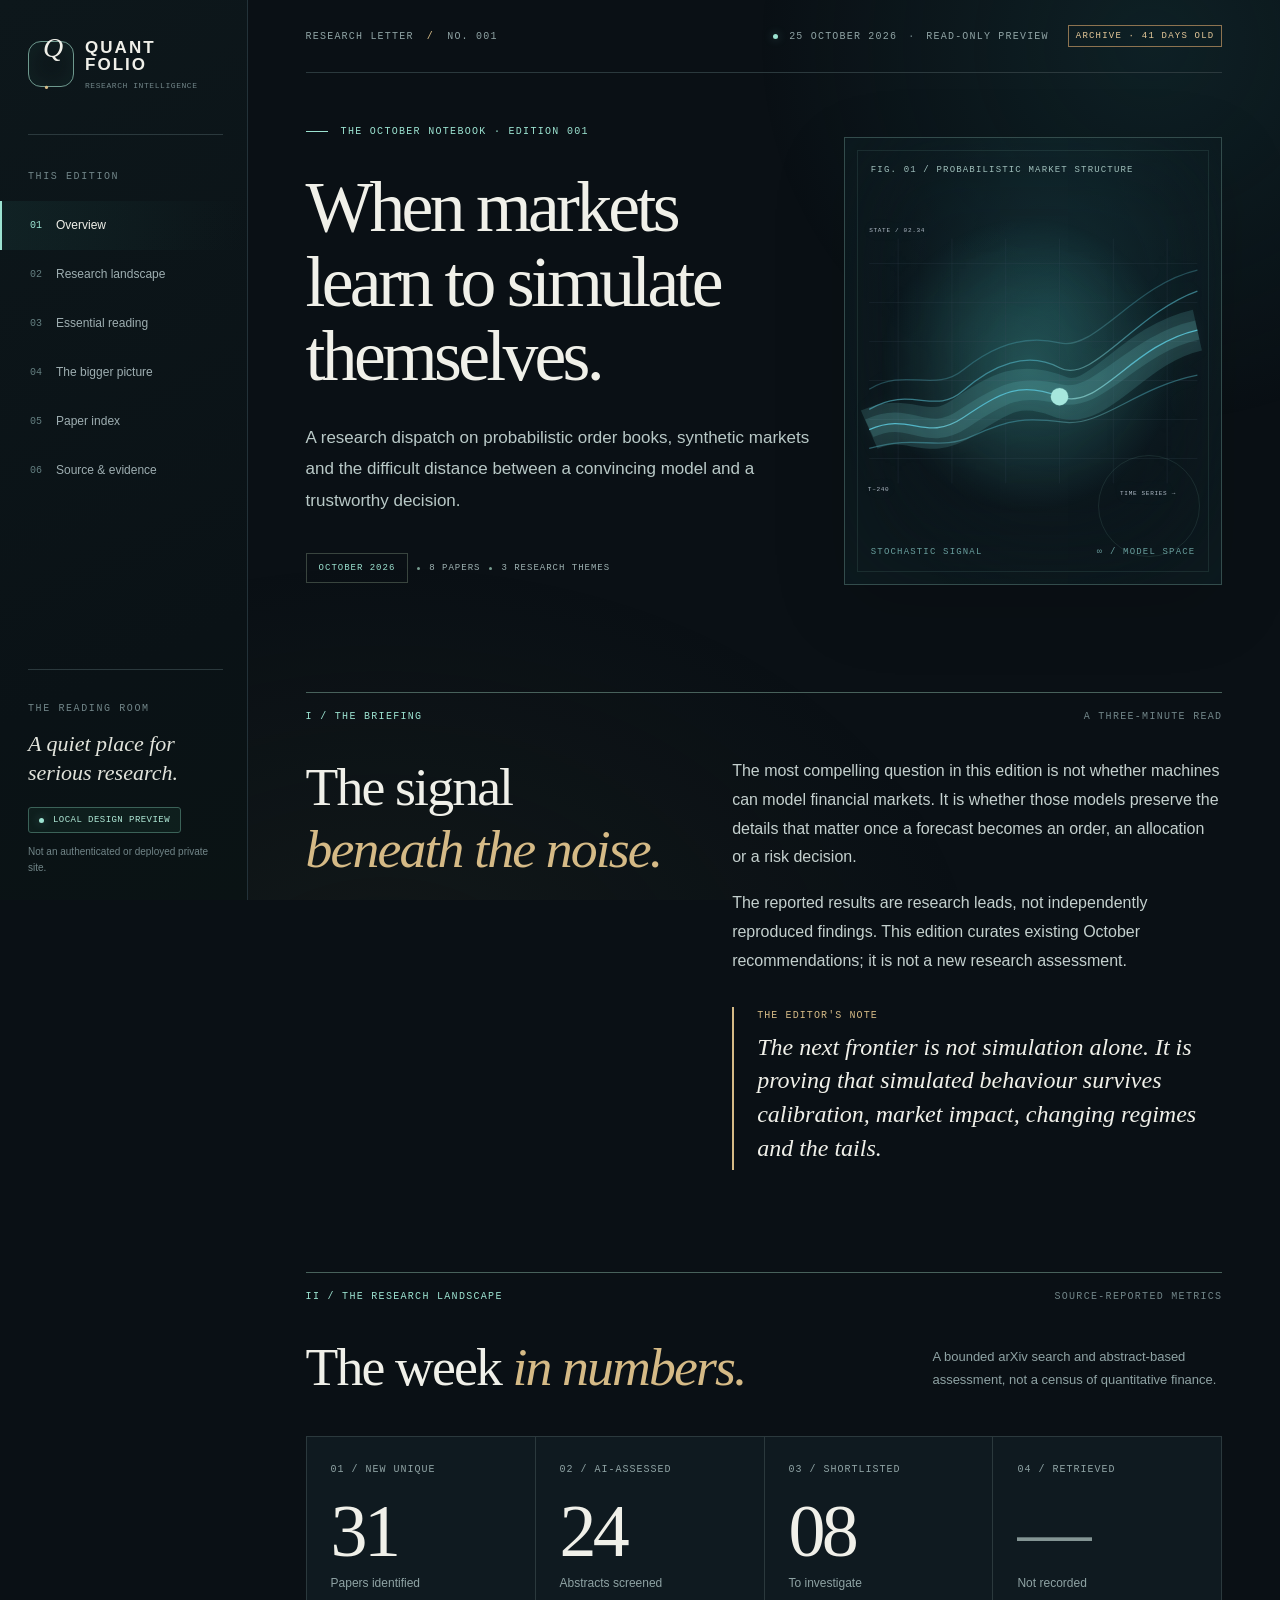
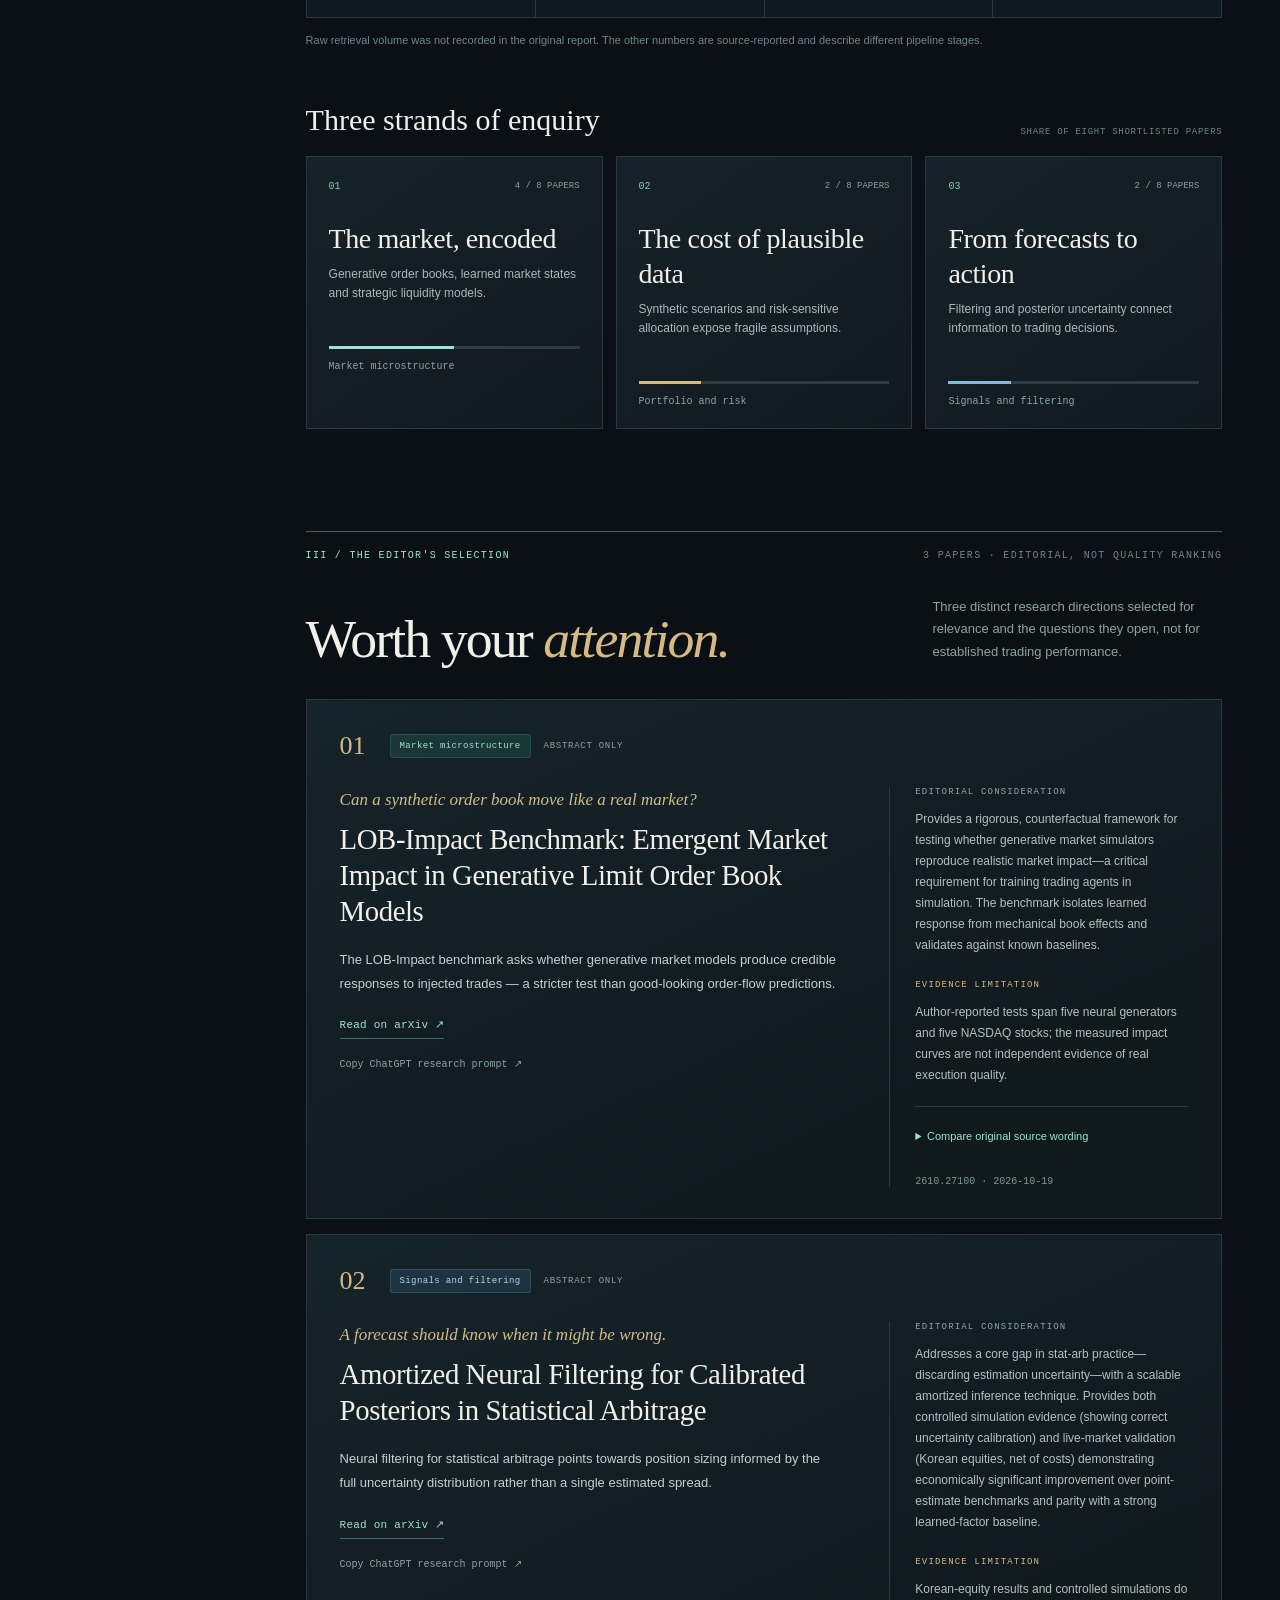
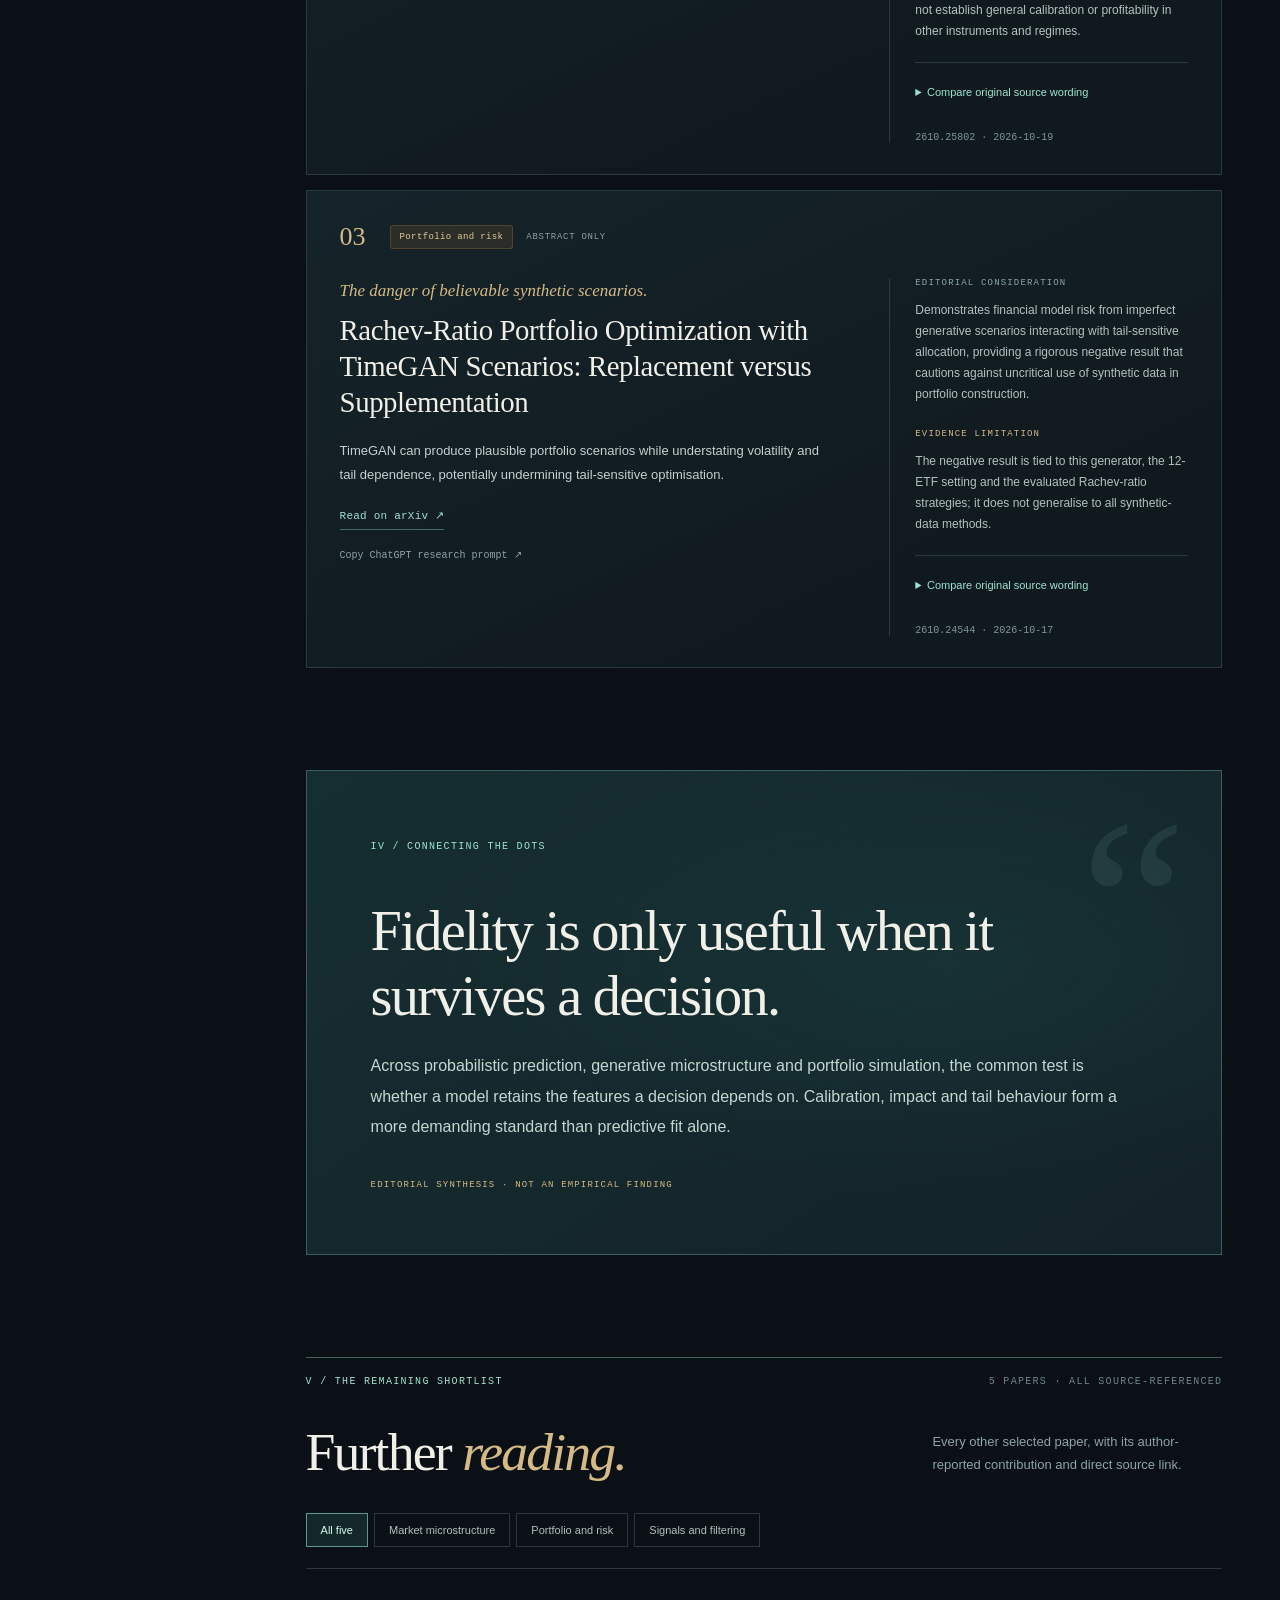
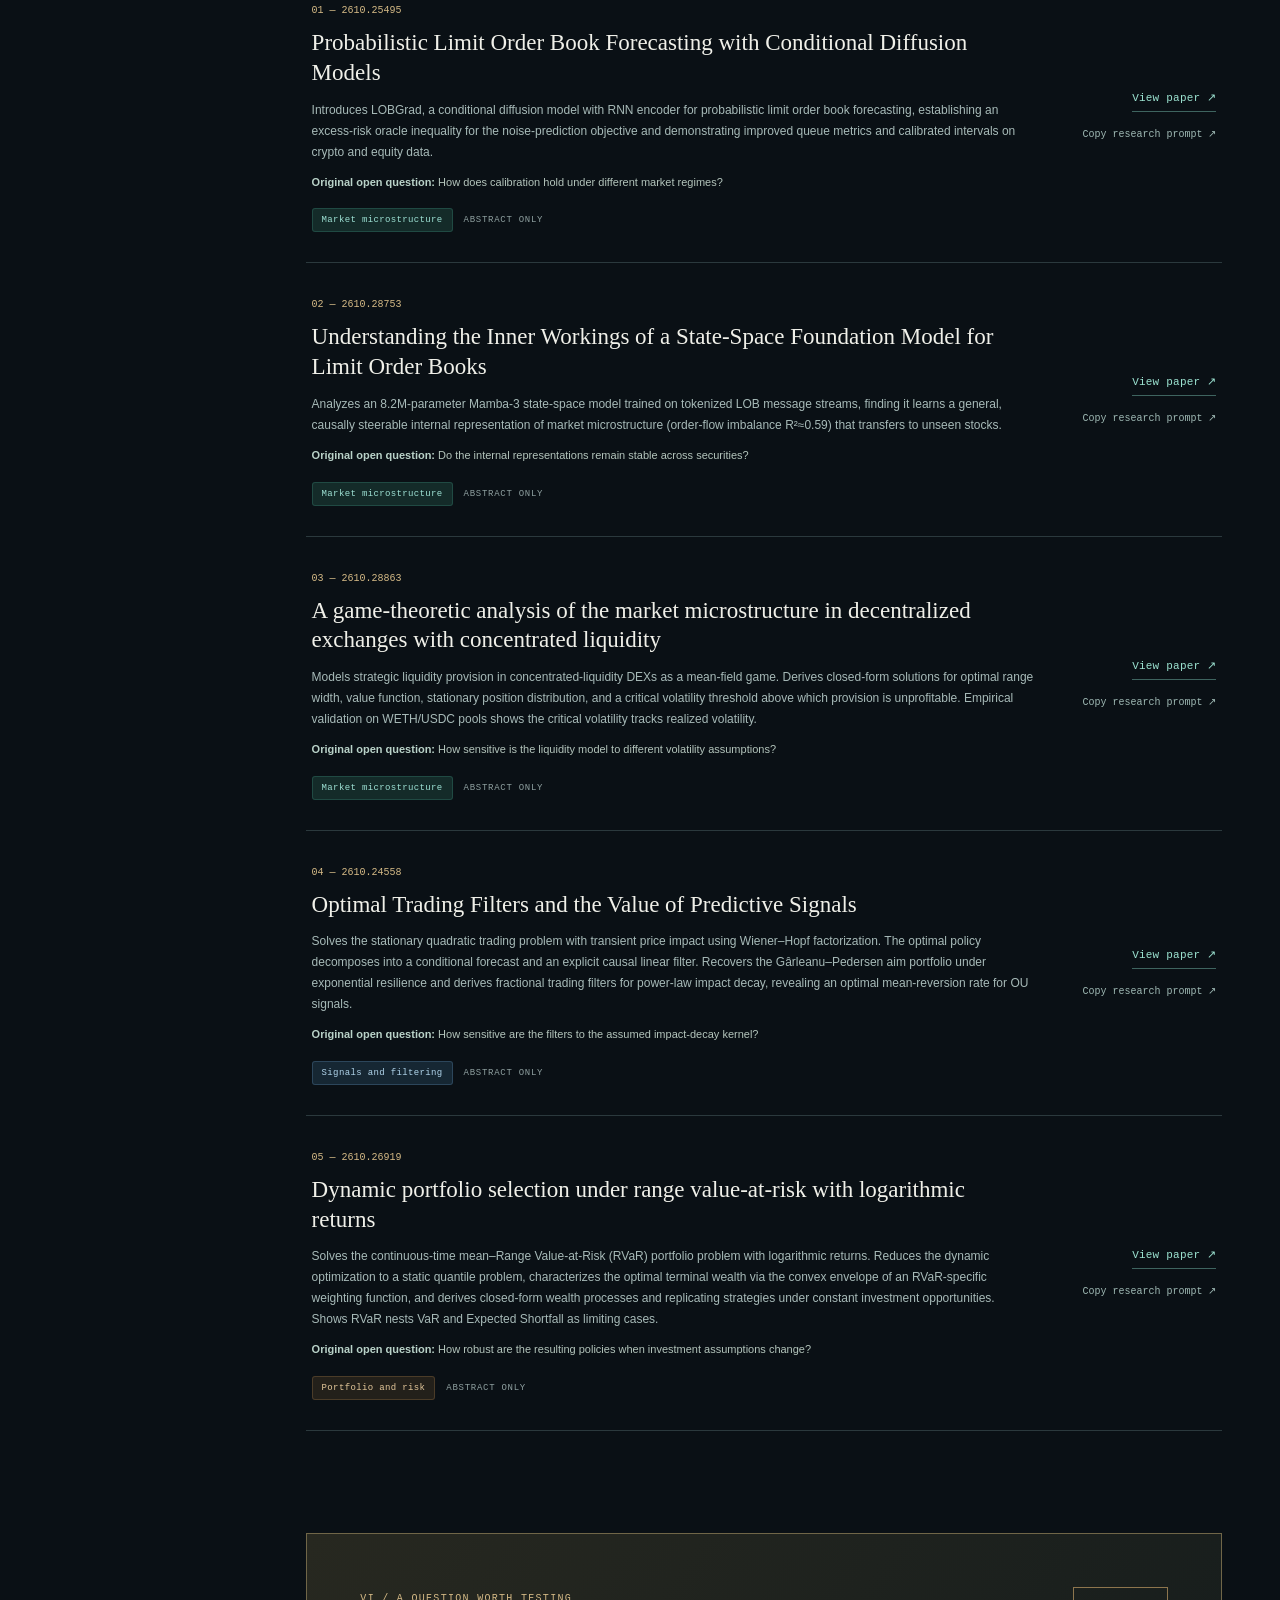
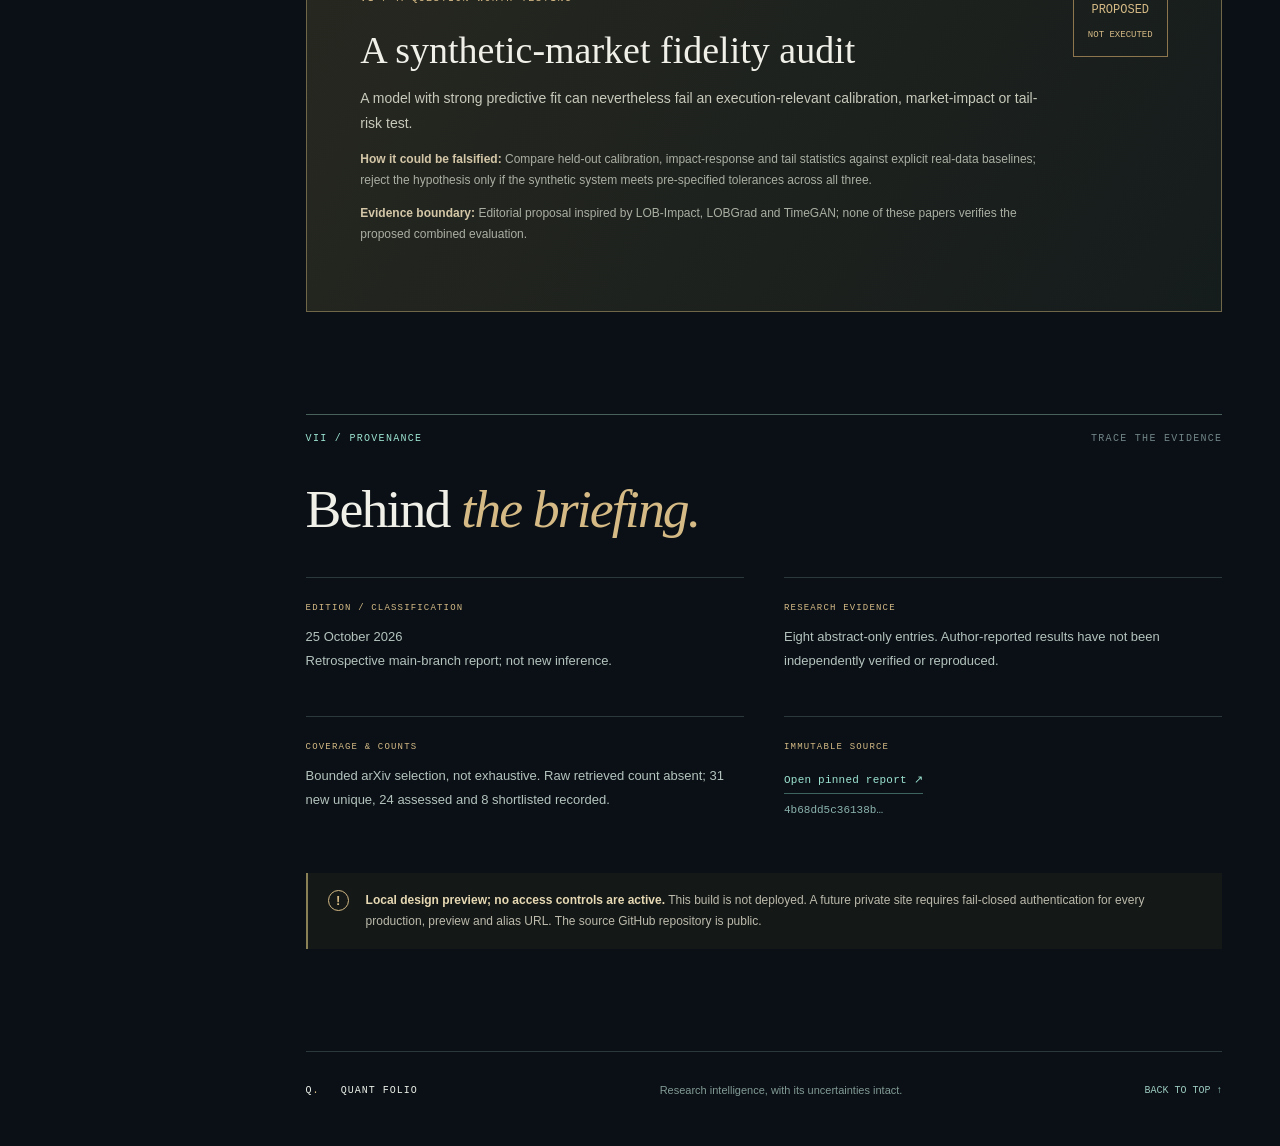
==== commit b5f5d70c: "fix: journal evidence provenance and accessibility acceptance (#13)" ====
--- a/journal/site/index.html
+++ b/journal/site/index.html
@@ -15,7 +15,8 @@
     <span class="brand-mark" aria-hidden="true">Q<span>.</span></span><span><strong>QUANT<br>FOLIO</strong><small>RESEARCH INTELLIGENCE</small></span>
   </a>
   <div class="rail-rule"></div><div class="rail-label">THIS EDITION</div>
-  <nav class="rail-nav" aria-label="Sections">
+  <div class="nav-scroll-shell">
+  <nav class="rail-nav" aria-label="Sections (scrollable on narrow screens)" tabindex="0">
    <a class="active" href="#overview"><span>01</span> Overview</a>
    <a href="#landscape"><span>02</span> Research landscape</a>
    <a href="#priority"><span>03</span> Essential reading</a>
@@ -23,6 +24,8 @@
    <a href="#library"><span>05</span> Paper index</a>
    <a href="#sources"><span>06</span> Source &amp; evidence</a>
   </nav>
+  <button class="nav-more" type="button" aria-label="Show more navigation sections" hidden>More <span aria-hidden="true">→</span></button>
+  </div>
   <div class="rail-bottom"><span class="rail-bottom-kicker">THE READING ROOM</span>
     <p>A quiet place for serious research.</p>
     <div class="safety-pill"><span class="safety-dot"></span> LOCAL DESIGN PREVIEW</div>
@@ -110,6 +113,10 @@
              <p>Provides a rigorous, counterfactual framework for testing whether generative market simulators reproduce realistic market impact—a critical requirement for training trading agents in simulation. The benchmark isolates learned response from mechanical book effects and validates against known baselines.</p>
              <span class="side-label limit-label">EVIDENCE LIMITATION</span>
              <p>Author-reported tests span five neural generators and five NASDAQ stocks; the measured impact curves are not independent evidence of real execution quality.</p>
+             <details class="source-record"><summary>Compare original source wording</summary>
+               <p><strong>Author-reported finding:</strong> Introduces a benchmark (LOB-Impact) to evaluate generative limit order book models by measuring emergent market impact. The authors inject metaorders into five neural LOB generators across five NASDAQ stocks and estimate impact exponents (0.63–1.21), finding that impact emerges naturally from next-token prediction training.</p>
+               <p><strong>Original open question:</strong> Does simulated market impact remain plausible across order sizes?</p>
+             </details>
              <span class="paper-id">2610.27100 · 2026-10-19</span>
           </aside></div></article>
 <article class="feature-card" id="paper-2610.25802">
@@ -127,6 +134,10 @@
              <p>Addresses a core gap in stat-arb practice—discarding estimation uncertainty—with a scalable amortized inference technique. Provides both controlled simulation evidence (showing correct uncertainty calibration) and live-market validation (Korean equities, net of costs) demonstrating economically significant improvement over point-estimate benchmarks and parity with a strong learned-factor baseline.</p>
              <span class="side-label limit-label">EVIDENCE LIMITATION</span>
              <p>Korean-equity results and controlled simulations do not establish general calibration or profitability in other instruments and regimes.</p>
+             <details class="source-record"><summary>Compare original source wording</summary>
+               <p><strong>Author-reported finding:</strong> Proposes a Neural Filter Estimator (NFE) that amortizes Bayesian filtering for statistical arbitrage, producing calibrated posteriors over latent spread states in a single forward pass. Empirically, on Korean equities the method halves to octuples the gap between forecast and realized returns of conventional point estimates, and position sizing from the posterior matches the Sharpe of an end-to-end Attention Factor Model without added risk.</p>
+               <p><strong>Original open question:</strong> Does posterior calibration persist beyond the reported market setting?</p>
+             </details>
              <span class="paper-id">2610.25802 · 2026-10-19</span>
           </aside></div></article>
 <article class="feature-card" id="paper-2610.24544">
@@ -144,6 +155,10 @@
              <p>Demonstrates financial model risk from imperfect generative scenarios interacting with tail-sensitive allocation, providing a rigorous negative result that cautions against uncritical use of synthetic data in portfolio construction.</p>
              <span class="side-label limit-label">EVIDENCE LIMITATION</span>
              <p>The negative result is tied to this generator, the 12-ETF setting and the evaluated Rachev-ratio strategies; it does not generalise to all synthetic-data methods.</p>
+             <details class="source-record"><summary>Compare original source wording</summary>
+               <p><strong>Author-reported finding:</strong> Evaluates TimeGAN-generated scenarios for Rachev-ratio portfolio optimization across 12 ETFs, finding synthetic scenarios understate volatility and tail dependence, with no causal performance improvement over historical resampling despite higher average returns in some hybrid configurations.</p>
+               <p><strong>Original open question:</strong> How sensitive are the results to synthetic-scenario tail dependence?</p>
+             </details>
              <span class="paper-id">2610.24544 · 2026-10-17</span>
           </aside></div></article></div>
   </section>
@@ -169,6 +184,7 @@
           <div class="paper-row-main"><span class="paper-row-index">01 — 2610.25495</span>
             <h3>Probabilistic Limit Order Book Forecasting with Conditional Diffusion Models</h3>
             <p>Introduces LOBGrad, a conditional diffusion model with RNN encoder for probabilistic limit order book forecasting, establishing an excess-risk oracle inequality for the noise-prediction objective and demonstrating improved queue metrics and calibrated intervals on crypto and equity data.</p>
+            <p class="source-question"><strong>Original open question:</strong> How does calibration hold under different market regimes?</p>
             <div class="paper-row-footer"><span class="category-tag micro">Market microstructure</span>
               <span class="evidence-tag">ABSTRACT ONLY</span></div>
           </div><div class="paper-row-actions">
@@ -181,6 +197,7 @@
           <div class="paper-row-main"><span class="paper-row-index">02 — 2610.28753</span>
             <h3>Understanding the Inner Workings of a State-Space Foundation Model for Limit Order Books</h3>
             <p>Analyzes an 8.2M-parameter Mamba-3 state-space model trained on tokenized LOB message streams, finding it learns a general, causally steerable internal representation of market microstructure (order-flow imbalance R²≈0.59) that transfers to unseen stocks.</p>
+            <p class="source-question"><strong>Original open question:</strong> Do the internal representations remain stable across securities?</p>
             <div class="paper-row-footer"><span class="category-tag micro">Market microstructure</span>
               <span class="evidence-tag">ABSTRACT ONLY</span></div>
           </div><div class="paper-row-actions">
@@ -193,6 +210,7 @@
           <div class="paper-row-main"><span class="paper-row-index">03 — 2610.28863</span>
             <h3>A game-theoretic analysis of the market microstructure in decentralized exchanges with concentrated liquidity</h3>
             <p>Models strategic liquidity provision in concentrated-liquidity DEXs as a mean-field game. Derives closed-form solutions for optimal range width, value function, stationary position distribution, and a critical volatility threshold above which provision is unprofitable. Empirical validation on WETH/USDC pools shows the critical volatility tracks realized volatility.</p>
+            <p class="source-question"><strong>Original open question:</strong> How sensitive is the liquidity model to different volatility assumptions?</p>
             <div class="paper-row-footer"><span class="category-tag micro">Market microstructure</span>
               <span class="evidence-tag">ABSTRACT ONLY</span></div>
           </div><div class="paper-row-actions">
@@ -205,6 +223,7 @@
           <div class="paper-row-main"><span class="paper-row-index">04 — 2610.24558</span>
             <h3>Optimal Trading Filters and the Value of Predictive Signals</h3>
             <p>Solves the stationary quadratic trading problem with transient price impact using Wiener–Hopf factorization. The optimal policy decomposes into a conditional forecast and an explicit causal linear filter. Recovers the Gârleanu–Pedersen aim portfolio under exponential resilience and derives fractional trading filters for power-law impact decay, revealing an optimal mean-reversion rate for OU signals.</p>
+            <p class="source-question"><strong>Original open question:</strong> How sensitive are the filters to the assumed impact-decay kernel?</p>
             <div class="paper-row-footer"><span class="category-tag signal">Signals and filtering</span>
               <span class="evidence-tag">ABSTRACT ONLY</span></div>
           </div><div class="paper-row-actions">
@@ -217,6 +236,7 @@
           <div class="paper-row-main"><span class="paper-row-index">05 — 2610.26919</span>
             <h3>Dynamic portfolio selection under range value-at-risk with logarithmic returns</h3>
             <p>Solves the continuous-time mean–Range Value-at-Risk (RVaR) portfolio problem with logarithmic returns. Reduces the dynamic optimization to a static quantile problem, characterizes the optimal terminal wealth via the convex envelope of an RVaR-specific weighting function, and derives closed-form wealth processes and replicating strategies under constant investment opportunities. Shows RVaR nests VaR and Expected Shortfall as limiting cases.</p>
+            <p class="source-question"><strong>Original open question:</strong> How robust are the resulting policies when investment assumptions change?</p>
             <div class="paper-row-footer"><span class="category-tag risk">Portfolio and risk</span>
               <span class="evidence-tag">ABSTRACT ONLY</span></div>
           </div><div class="paper-row-actions">
--- a/journal/site/assets/styles.css
+++ b/journal/site/assets/styles.css
@@ -269,3 +269,31 @@
 .prompt-dialog p { color: var(--ink-dim); line-height: 1.6; }
 .prompt-dialog textarea { box-sizing: border-box; display: block; width: 100%; resize: vertical; background: #0b171e; color: #d0e5df; font: 12px/1.5 var(--mono); padding: 14px; border: 1px solid #4a6764; border-radius: 3px; }
 .prompt-dialog button { background: #276054; color: #e7fff5; border: 1px solid #5e9584; padding: 10px 18px; cursor: pointer; margin-top: 15px; }
+
+
+/* Accessible narrow-screen navigation: visible keyboard-operable continuation cue. */
+.nav-scroll-shell { min-width: 0; }
+.nav-more { display: none; }
+.source-record { width: 100%; margin-top: 20px; padding-top: 15px; border-top: 1px solid var(--line); color: var(--ink-dim); font-size: 12px; line-height: 1.65; }
+.source-record summary { cursor: pointer; color: var(--mint); font: 11px var(--sans); padding: 8px 0; }
+.source-record summary:hover { color: var(--ink); }
+.source-record p { margin: 13px 0 0; }
+.source-record strong, .source-question strong { color: #b9d2c8; font-weight: 600; }
+.paper-row p.source-question { color: #b4c5bc; font-size: 11px; margin-top: -6px; }
+
+@media (max-width: 920px) {
+  .nav-scroll-shell { flex: 1; min-width: 0; position: relative; }
+  .nav-scroll-shell .rail-nav { margin: 0; padding-right: 8px; width: 100%; }
+  .nav-more:not([hidden]) {
+    display: flex; align-items: center; justify-content: center;
+    position: absolute; right: 0; top: 0; bottom: 0;
+    cursor: pointer; color: var(--mint); padding: 5px 10px 5px 24px;
+    background: linear-gradient(90deg, transparent, #0b1519 25%);
+    border: 0; font: 10px var(--mono); letter-spacing: .06em; white-space: nowrap;
+  }
+}
+@media (max-width: 700px) {
+  .nav-scroll-shell { flex: auto; width: calc(100% + 40px); margin: 0 -20px; padding: 0 12px; }
+  .nav-scroll-shell .rail-nav { margin: 0; width: 100%; }
+  .nav-more:not([hidden]) { right: 12px; }
+}
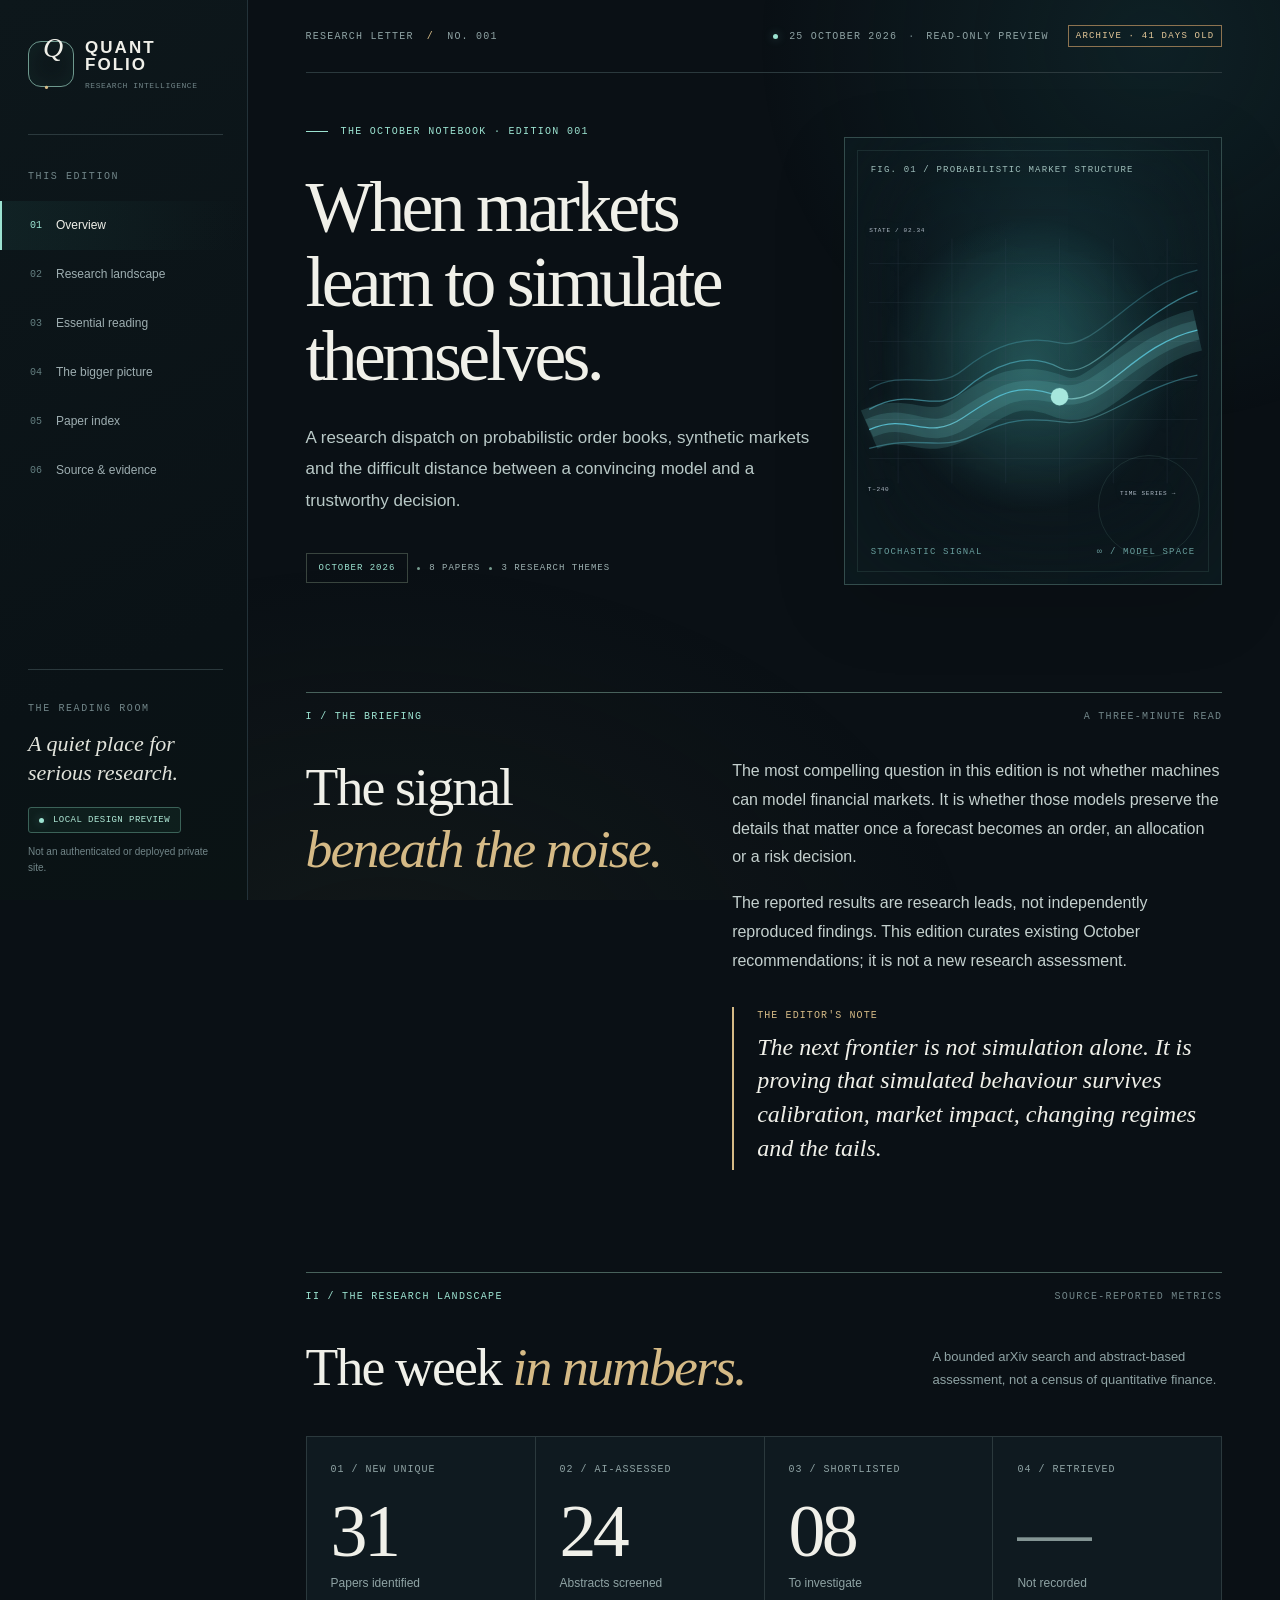
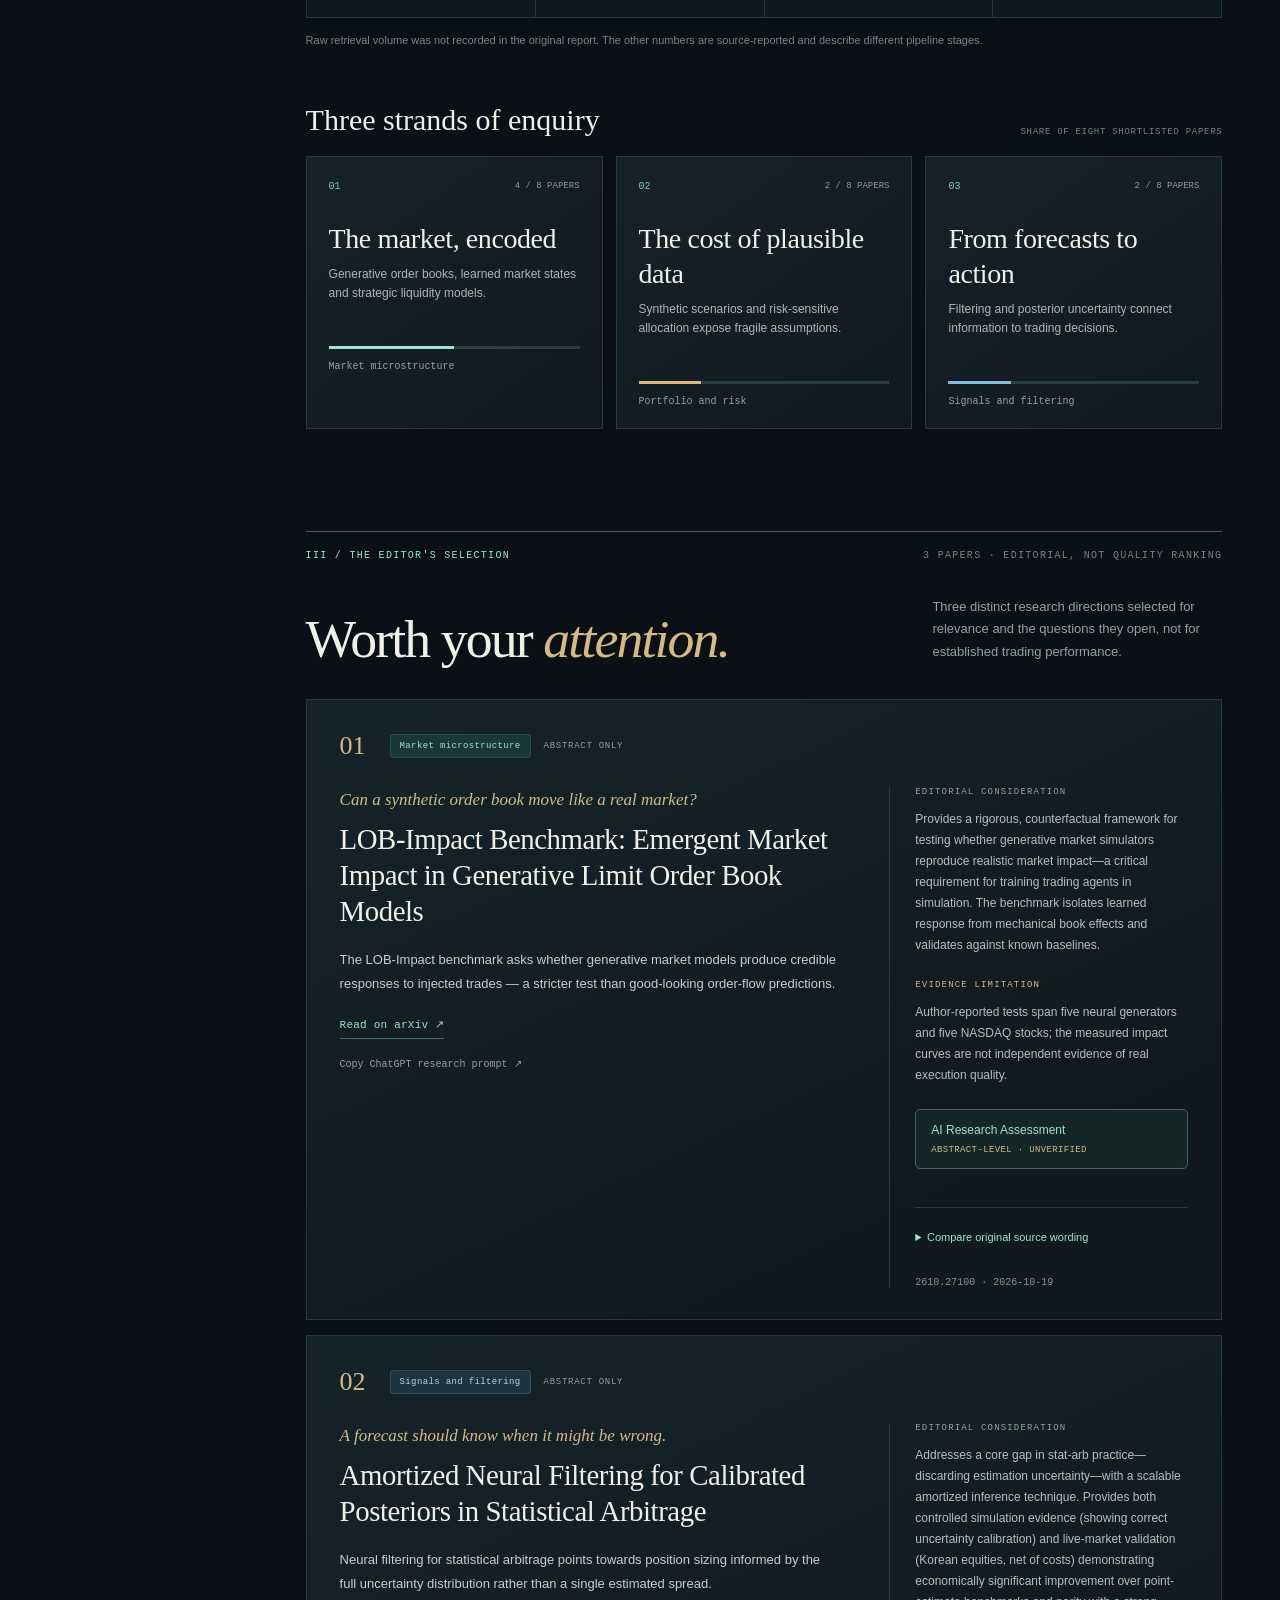
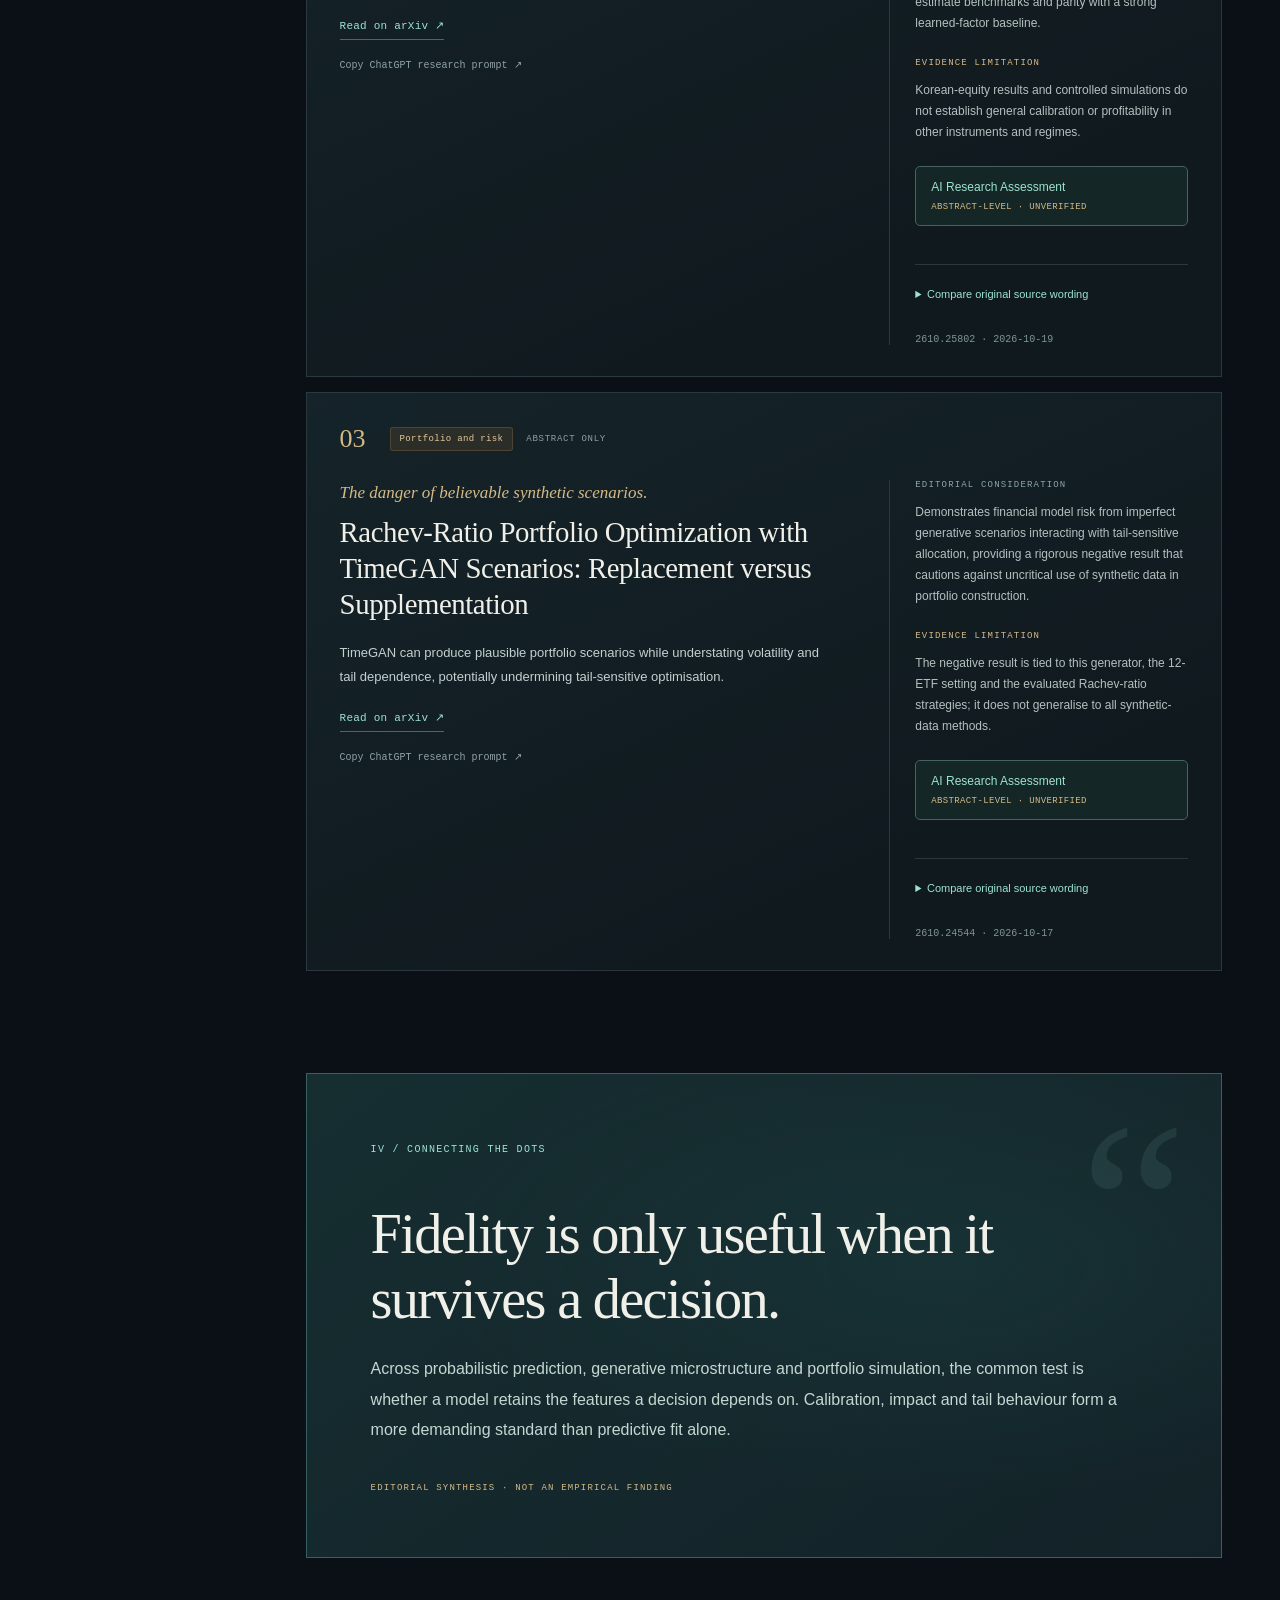
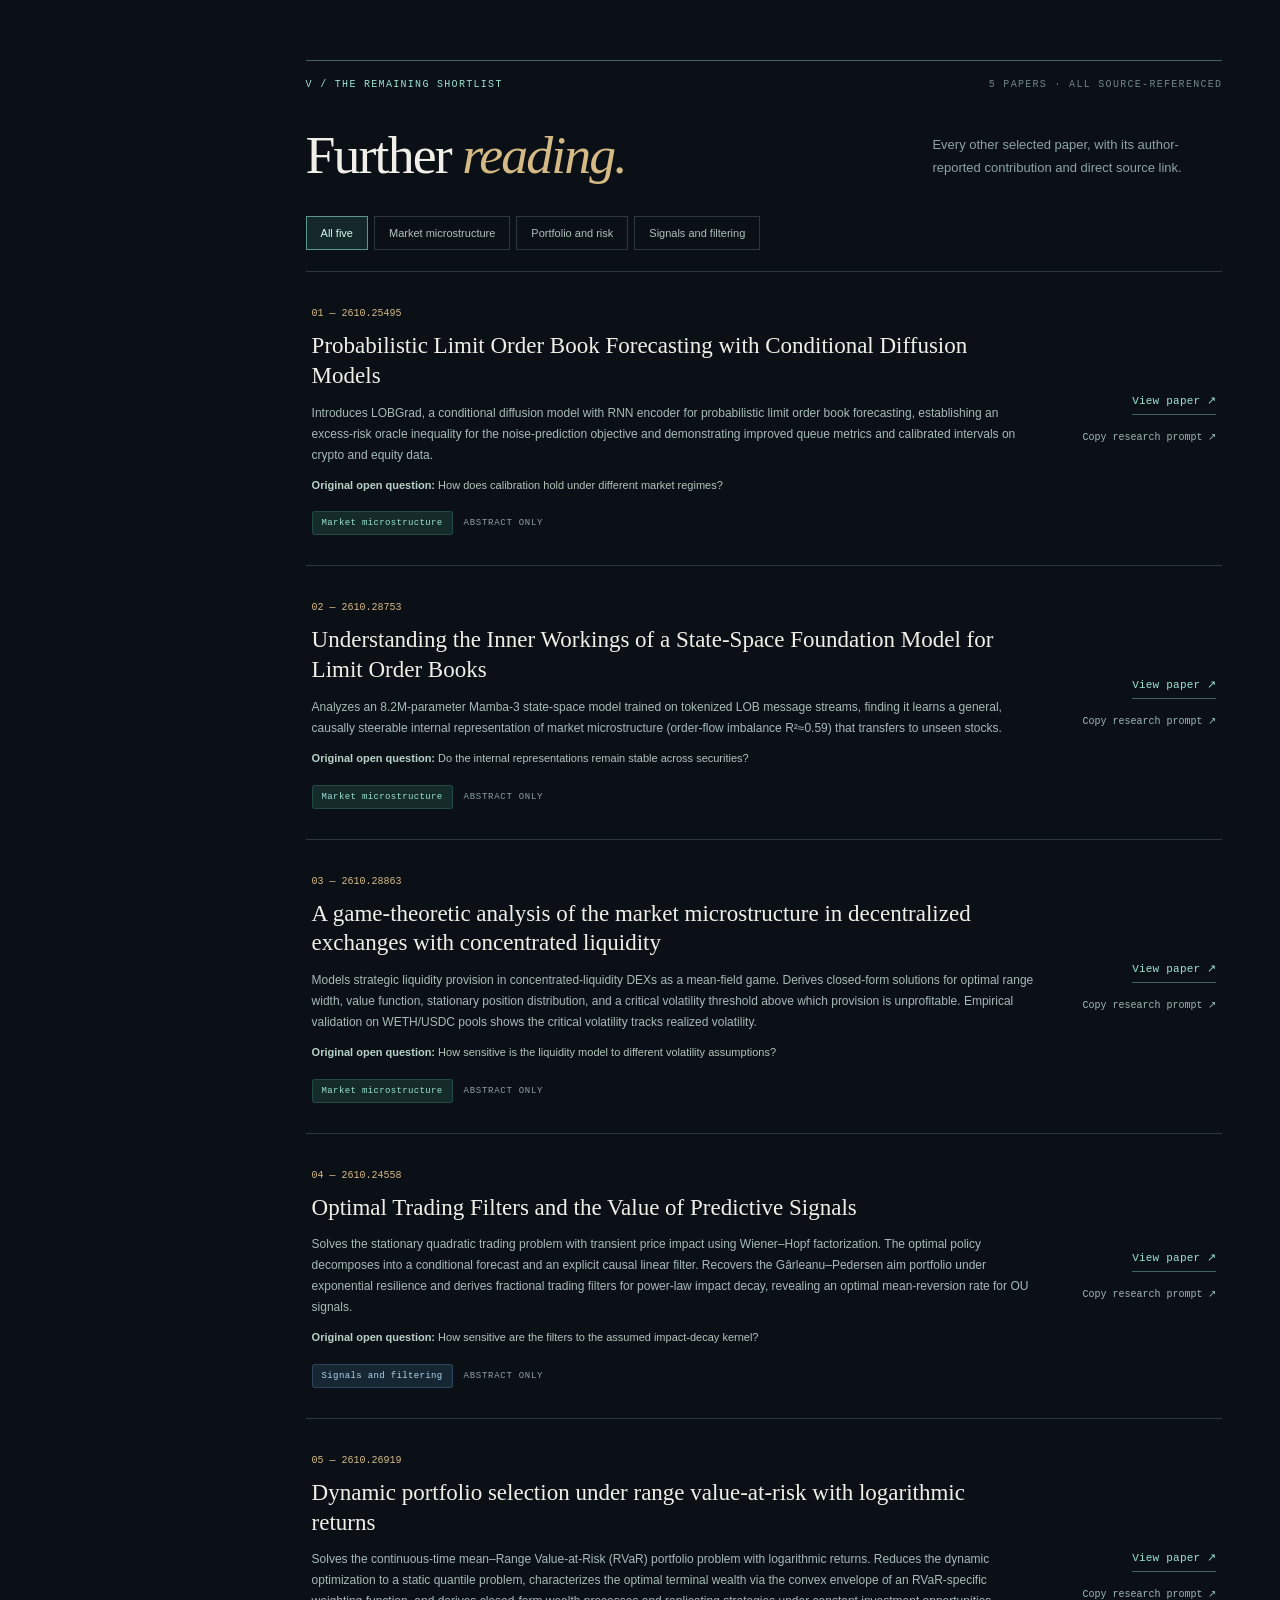
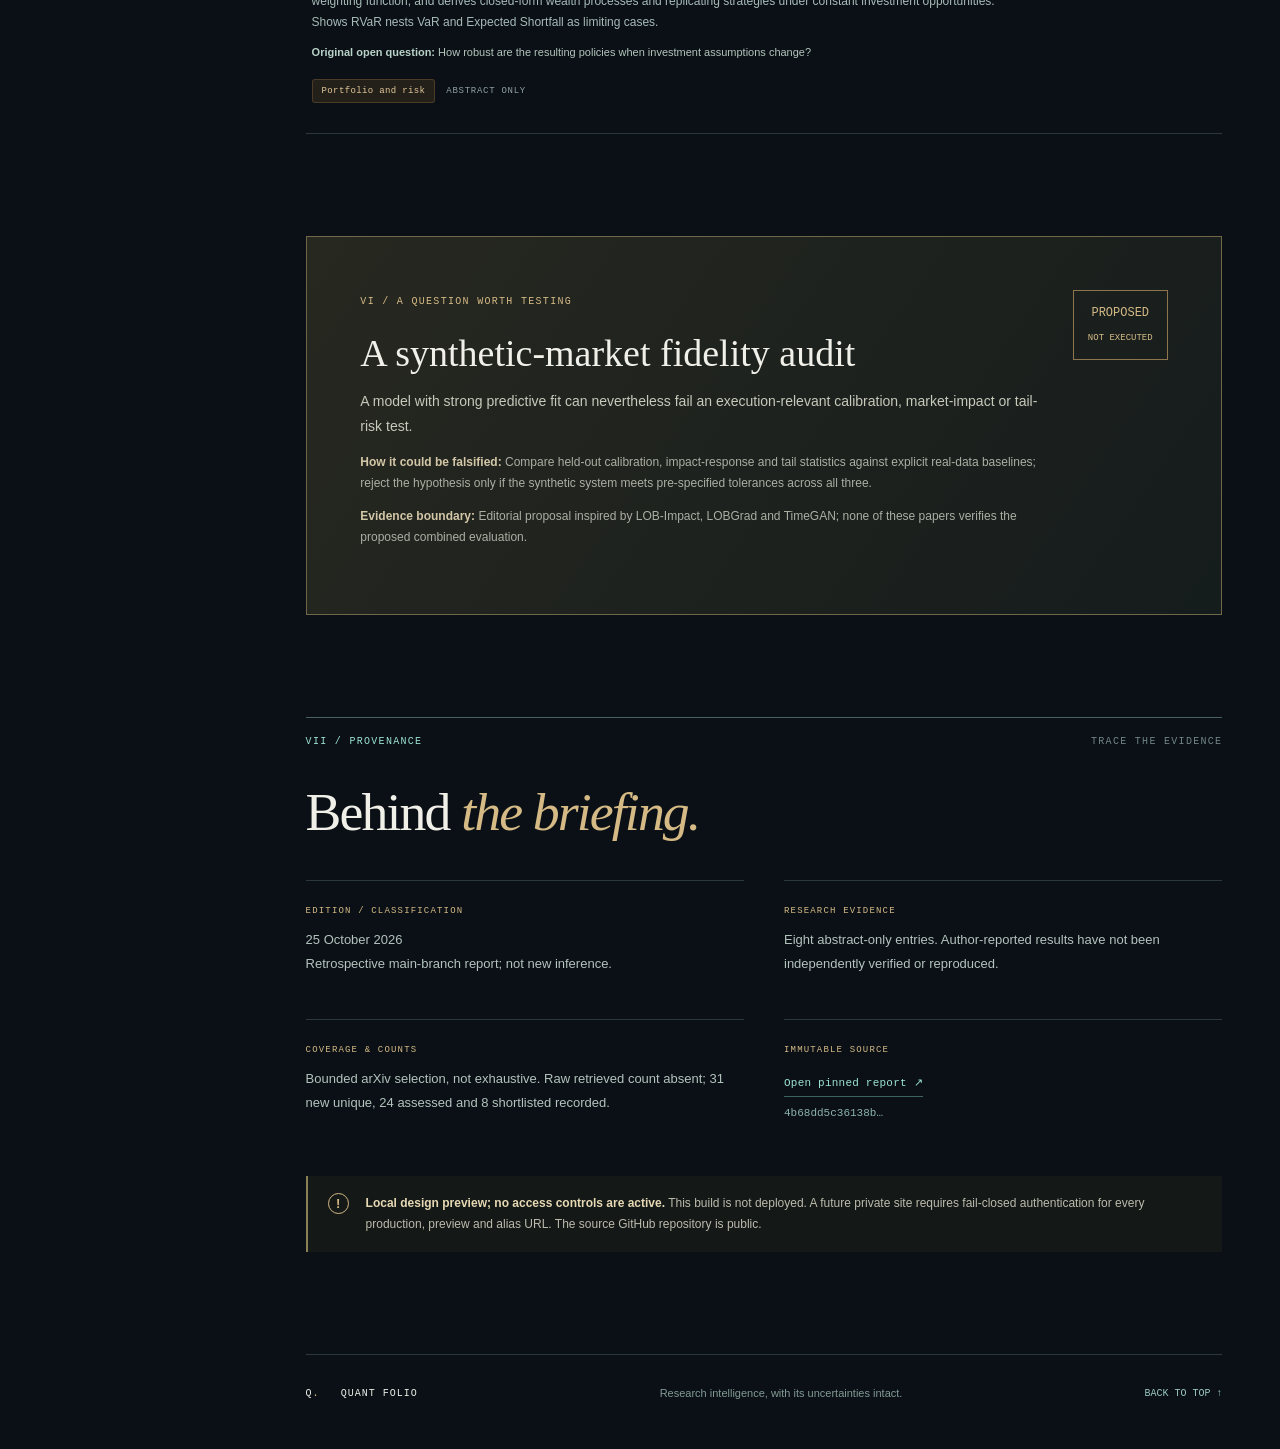
==== commit c4e829f8: "feat: pilot source-qualified research assessments for priority papers (#16)" ====
--- a/journal/site/index.html
+++ b/journal/site/index.html
@@ -113,6 +113,7 @@
              <p>Provides a rigorous, counterfactual framework for testing whether generative market simulators reproduce realistic market impact—a critical requirement for training trading agents in simulation. The benchmark isolates learned response from mechanical book effects and validates against known baselines.</p>
              <span class="side-label limit-label">EVIDENCE LIMITATION</span>
              <p>Author-reported tests span five neural generators and five NASDAQ stocks; the measured impact curves are not independent evidence of real execution quality.</p>
+             <details class="research-analysis"><summary>AI Research Assessment<span>ABSTRACT-LEVEL · UNVERIFIED</span></summary><div class="analysis-body"><p class="analysis-warning">AI-assisted editorial interpretation of the pinned report, not independent paper review, experimental evidence or trading advice.</p><section class="analysis-part"><h4>Method</h4><p>The pinned report attributes to LOB-Impact a counterfactual benchmark that injects metaorders into five neural limit-order-book generators across five NASDAQ stocks and measures resulting impact exponents.</p></section><section class="analysis-part"><h4>Author-reported findings</h4><p>The report attributes to the authors exponents between 0.63 and 1.21 and the interpretation that market-impact behaviour emerges from next-token training. Neither the measurements nor the underlying paper were independently verified in this pilot.</p></section><section class="analysis-part"><h4>Potential research relevance</h4><p>An impact-response test is potentially more informative for simulator selection than matching marginal order-flow statistics. It could become a screening gate for market-simulation research, not a profitability signal.</p></section><section class="analysis-part"><h4>Paper-specific limitations</h4><p>The reported generator/stock sample is narrow; experimental intervention design, calibration to real execution and sensitivity to order size cannot be evaluated from the report summary. The quoted exponents are author-reported, not measured here.</p></section><section class="analysis-part"><h4>Proposed falsification — not executed</h4><p>On held-out securities, dates and order sizes, pre-register tolerances for empirical signed impact, temporary-versus-permanent response and uncertainty bands. Reject simulator fidelity if it misses those ranges or materially degrades outside the reported sample.</p></section><p class="analysis-source">SOURCE · pinned-report-abstract-summary-only · not independently checked · independent verification: none</p></div></details>
              <details class="source-record"><summary>Compare original source wording</summary>
                <p><strong>Author-reported finding:</strong> Introduces a benchmark (LOB-Impact) to evaluate generative limit order book models by measuring emergent market impact. The authors inject metaorders into five neural LOB generators across five NASDAQ stocks and estimate impact exponents (0.63–1.21), finding that impact emerges naturally from next-token prediction training.</p>
                <p><strong>Original open question:</strong> Does simulated market impact remain plausible across order sizes?</p>
@@ -134,6 +135,7 @@
              <p>Addresses a core gap in stat-arb practice—discarding estimation uncertainty—with a scalable amortized inference technique. Provides both controlled simulation evidence (showing correct uncertainty calibration) and live-market validation (Korean equities, net of costs) demonstrating economically significant improvement over point-estimate benchmarks and parity with a strong learned-factor baseline.</p>
              <span class="side-label limit-label">EVIDENCE LIMITATION</span>
              <p>Korean-equity results and controlled simulations do not establish general calibration or profitability in other instruments and regimes.</p>
+             <details class="research-analysis"><summary>AI Research Assessment<span>ABSTRACT-LEVEL · UNVERIFIED</span></summary><div class="analysis-body"><p class="analysis-warning">AI-assisted editorial interpretation of the pinned report, not independent paper review, experimental evidence or trading advice.</p><section class="analysis-part"><h4>Method</h4><p>The pinned report describes a Neural Filter Estimator that amortises Bayesian filtering into a forward pass that produces a posterior distribution over latent statistical-arbitrage spread states.</p></section><section class="analysis-part"><h4>Author-reported findings</h4><p>The report attributes to the authors controlled calibration evidence and Korean-equity results relative to point estimates and an Attention Factor Model. These are unreplicated, source-reported outcomes rather than demonstrated transferable performance.</p></section><section class="analysis-part"><h4>Potential research relevance</h4><p>Posterior-aware decisions may offer an explicit way to study forecast uncertainty, risk limits and position sizing instead of depending on a single estimated state.</p></section><section class="analysis-part"><h4>Paper-specific limitations</h4><p>No independent posterior calibration checks, chronological leakage audit, baseline parity review or transaction-cost sensitivity analysis was performed. Korean-equity evidence alone does not establish out-of-market calibration or net profitability.</p></section><section class="analysis-part"><h4>Proposed falsification — not executed</h4><p>Compare NFE with a matched point estimator and a simple probabilistic filter on purged chronological splits. Pre-register coverage, PIT uniformity, CRPS, log score, cost-aware outcomes and regime breakdowns; reject the added complexity if calibration or performance is not robust.</p></section><p class="analysis-source">SOURCE · pinned-report-abstract-summary-only · not independently checked · independent verification: none</p></div></details>
              <details class="source-record"><summary>Compare original source wording</summary>
                <p><strong>Author-reported finding:</strong> Proposes a Neural Filter Estimator (NFE) that amortizes Bayesian filtering for statistical arbitrage, producing calibrated posteriors over latent spread states in a single forward pass. Empirically, on Korean equities the method halves to octuples the gap between forecast and realized returns of conventional point estimates, and position sizing from the posterior matches the Sharpe of an end-to-end Attention Factor Model without added risk.</p>
                <p><strong>Original open question:</strong> Does posterior calibration persist beyond the reported market setting?</p>
@@ -155,6 +157,7 @@
              <p>Demonstrates financial model risk from imperfect generative scenarios interacting with tail-sensitive allocation, providing a rigorous negative result that cautions against uncritical use of synthetic data in portfolio construction.</p>
              <span class="side-label limit-label">EVIDENCE LIMITATION</span>
              <p>The negative result is tied to this generator, the 12-ETF setting and the evaluated Rachev-ratio strategies; it does not generalise to all synthetic-data methods.</p>
+             <details class="research-analysis"><summary>AI Research Assessment<span>ABSTRACT-LEVEL · UNVERIFIED</span></summary><div class="analysis-body"><p class="analysis-warning">AI-assisted editorial interpretation of the pinned report, not independent paper review, experimental evidence or trading advice.</p><section class="analysis-part"><h4>Method</h4><p>The pinned report describes Rachev-ratio portfolio optimisation using TimeGAN scenarios, comparing synthetic replacement and supplementation of historical return samples across twelve ETFs.</p></section><section class="analysis-part"><h4>Author-reported findings</h4><p>The report attributes to the authors underestimation of volatility and tail dependence in synthetic scenarios, without a causal performance improvement over historical resampling. The original empirical outputs were not inspected.</p></section><section class="analysis-part"><h4>Potential research relevance</h4><p>Tail-sensitive portfolio objectives can magnify shortcomings of synthetic data; this provides a useful candidate negative-control case before adding synthetic scenarios to risk research.</p></section><section class="analysis-part"><h4>Paper-specific limitations</h4><p>The abstract-level record does not expose the scenario-generation protocol, conditioning, effective sample size, uncertainty of tail estimates or alternative generators. No portfolio returns or tail-risk metrics were recomputed.</p></section><section class="analysis-part"><h4>Proposed falsification — not executed</h4><p>Using purged rolling windows, compare historical-only, synthetic-only and supplement scenarios on out-of-sample upper/lower tail dependence, exceedance calibration, turnover and drawdown. Reject supplementation if tail-risk estimation or stability worsens.</p></section><p class="analysis-source">SOURCE · pinned-report-abstract-summary-only · not independently checked · independent verification: none</p></div></details>
              <details class="source-record"><summary>Compare original source wording</summary>
                <p><strong>Author-reported finding:</strong> Evaluates TimeGAN-generated scenarios for Rachev-ratio portfolio optimization across 12 ETFs, finding synthetic scenarios understate volatility and tail dependence, with no causal performance improvement over historical resampling despite higher average returns in some hybrid configurations.</p>
                <p><strong>Original open question:</strong> How sensitive are the results to synthetic-scenario tail dependence?</p>
--- a/journal/site/assets/styles.css
+++ b/journal/site/assets/styles.css
@@ -297,3 +297,15 @@
   .nav-scroll-shell .rail-nav { margin: 0; width: 100%; }
   .nav-more:not([hidden]) { right: 12px; }
 }
+
+/* Issue #16: source-qualified, keyboard-native research assessment disclosure. */
+.research-analysis { margin: 23px 0 18px; border: 1px solid #45635f; border-radius: 5px; background: #142626; }
+.research-analysis > summary { display: flex; flex-wrap: wrap; align-items: center; justify-content: space-between; gap: 8px; cursor: pointer; padding: 13px 15px; font-size: 12px; color: var(--mint); }
+.research-analysis > summary span { font: 9px var(--mono); color: var(--gold); letter-spacing: .04em; }
+.analysis-body { padding: 5px 16px 18px; overflow-wrap: anywhere; }
+.analysis-warning { color: var(--gold); font-size: 12px; line-height: 1.65; }
+.analysis-part { padding: 9px 0; border-top: 1px solid var(--line); }
+.analysis-part h4 { font: 10px var(--mono); text-transform: uppercase; letter-spacing: .09em; color: var(--mint); margin: 4px 0 8px; }
+.analysis-part p { font-size: 13px; line-height: 1.7; color: var(--ink-dim); margin-bottom: 2px; }
+.analysis-source { font: 10px/1.7 var(--mono); color: var(--muted); margin: 12px 0 0; }
+@media (max-width: 600px) { .research-analysis > summary { align-items: flex-start; } .analysis-body { padding: 5px 12px 14px; } }
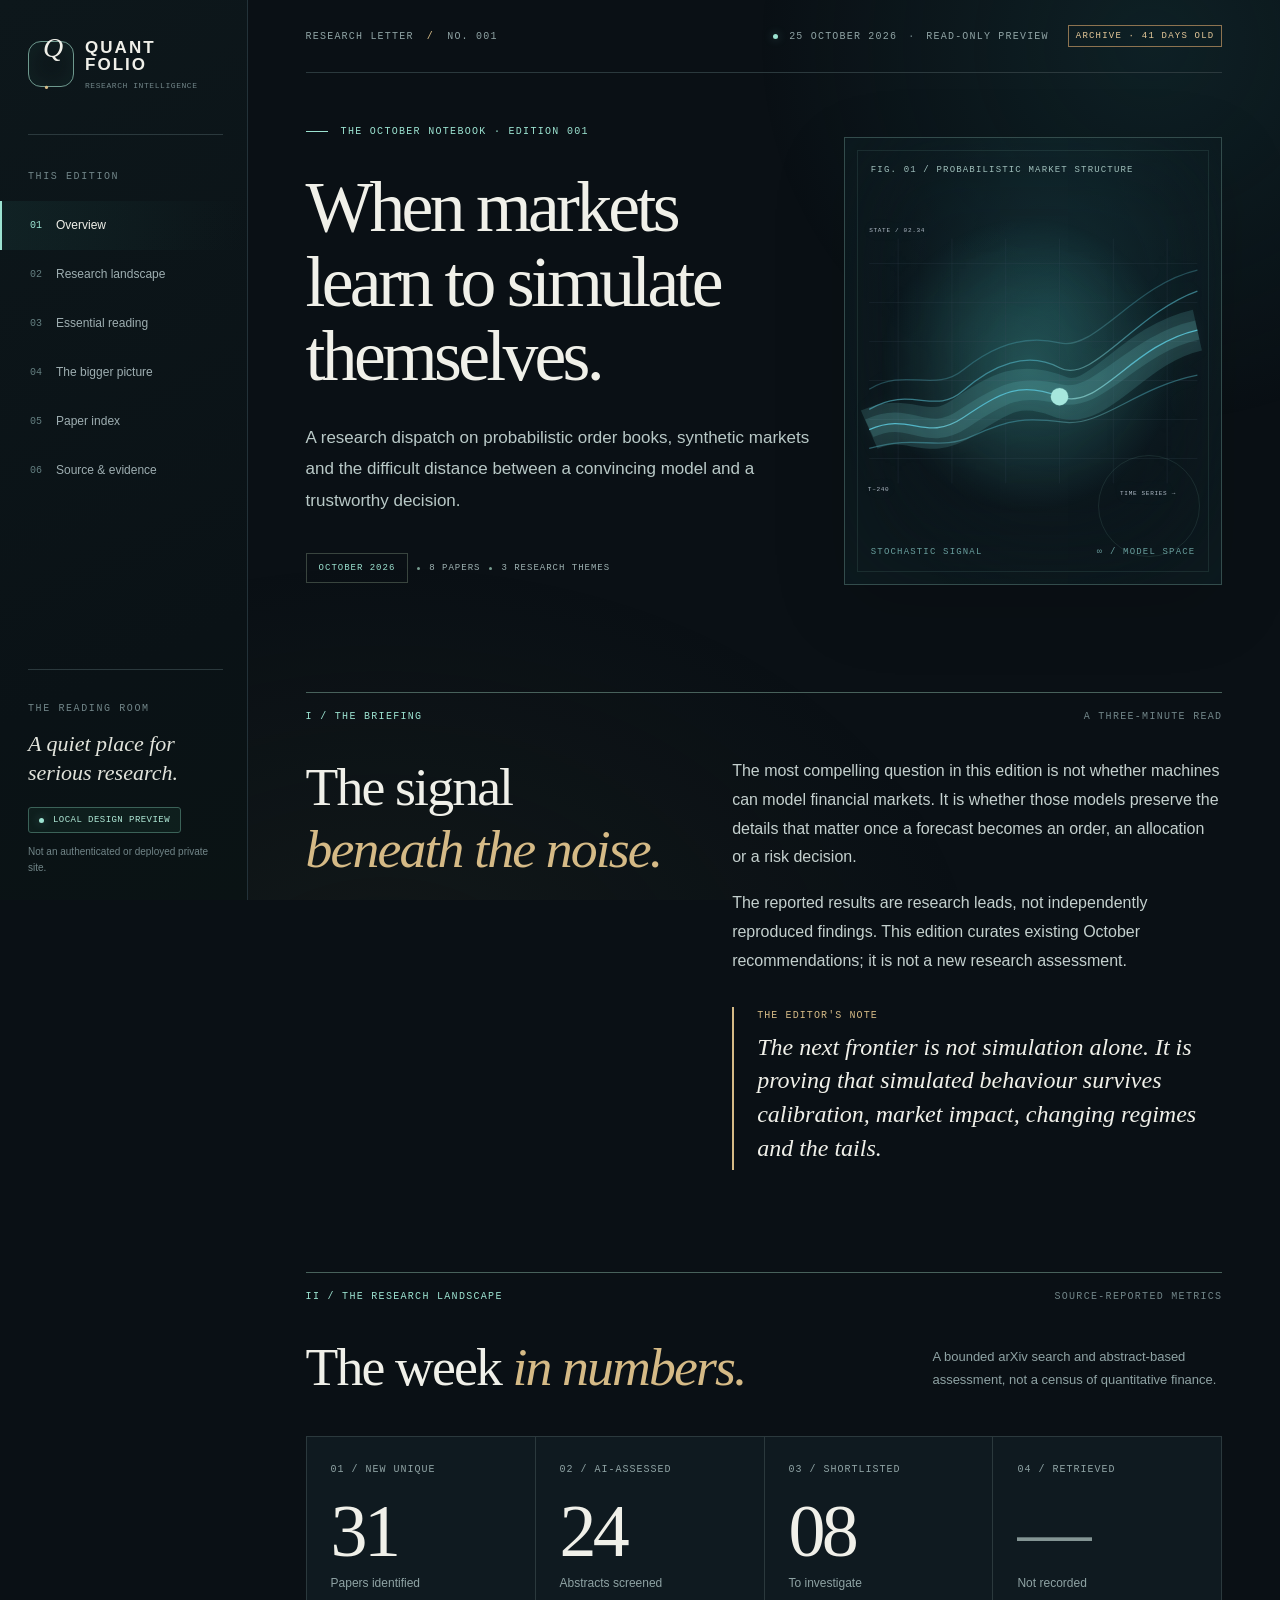
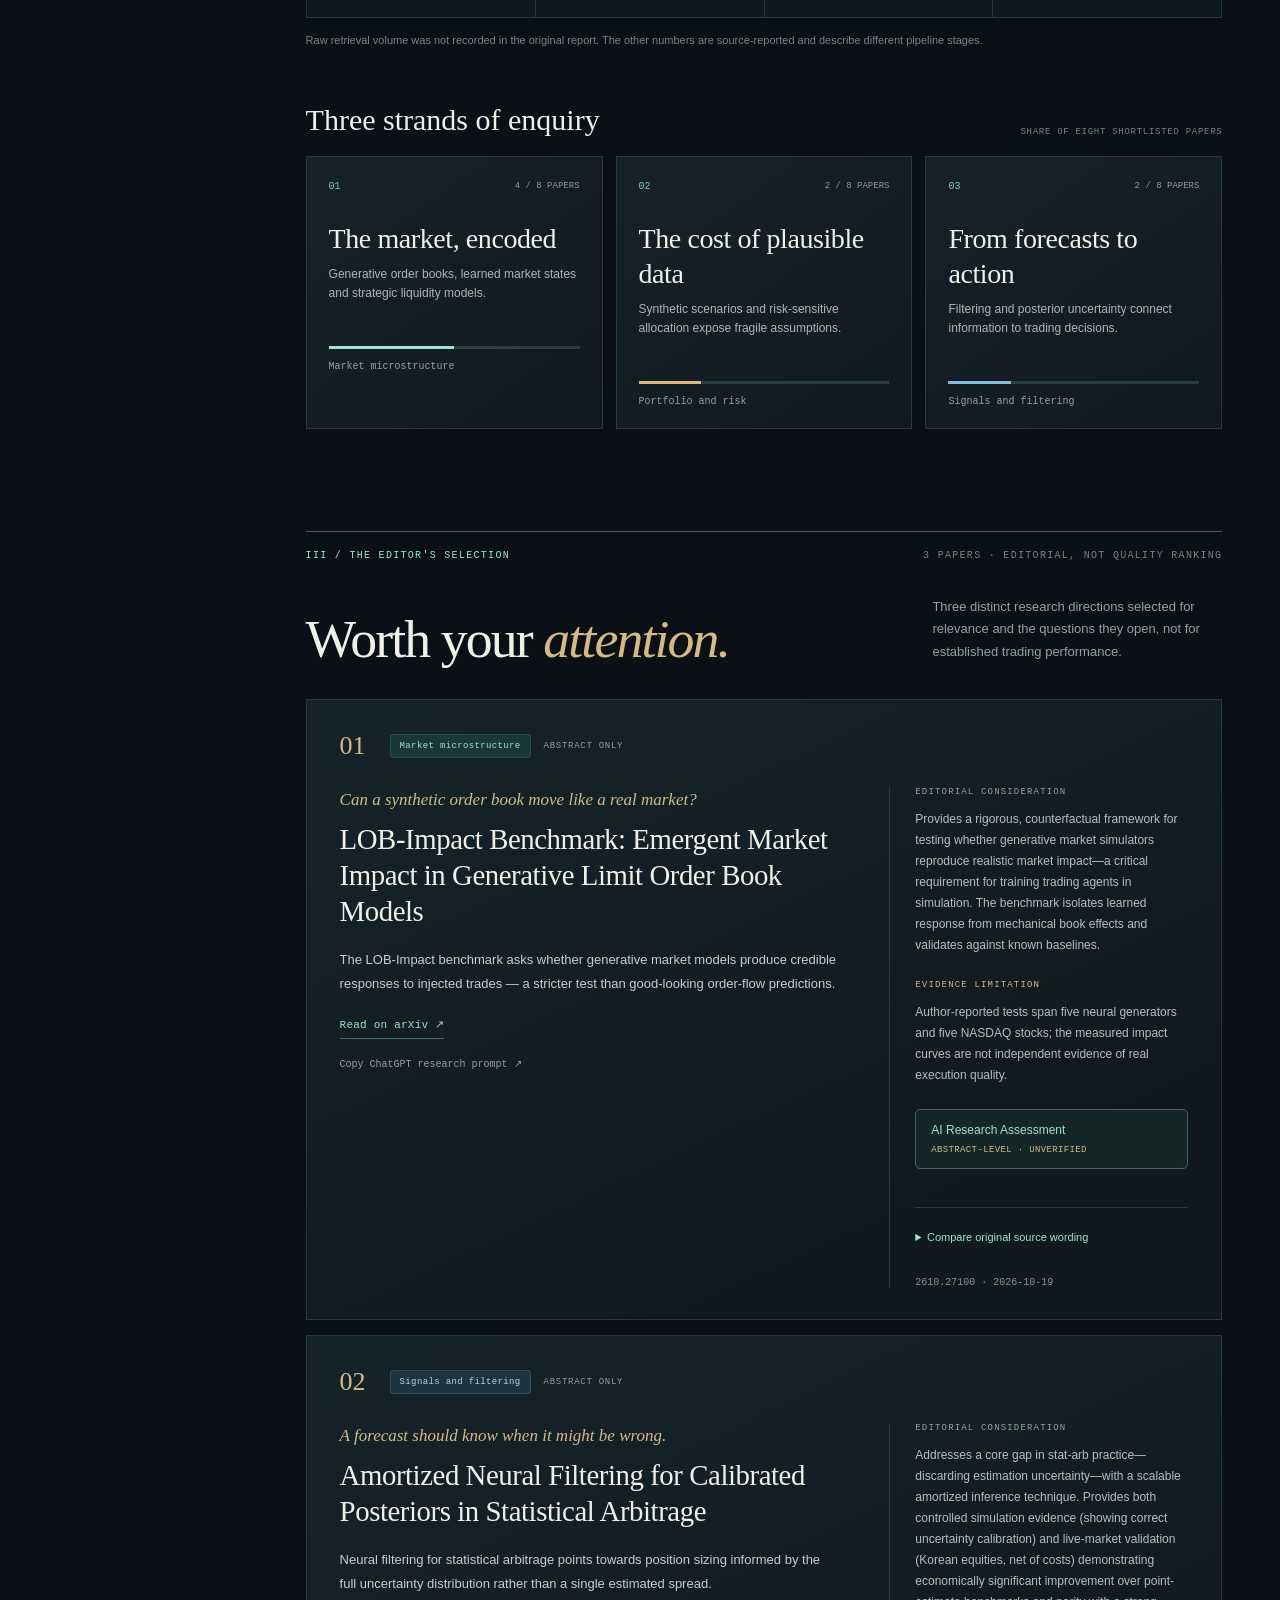
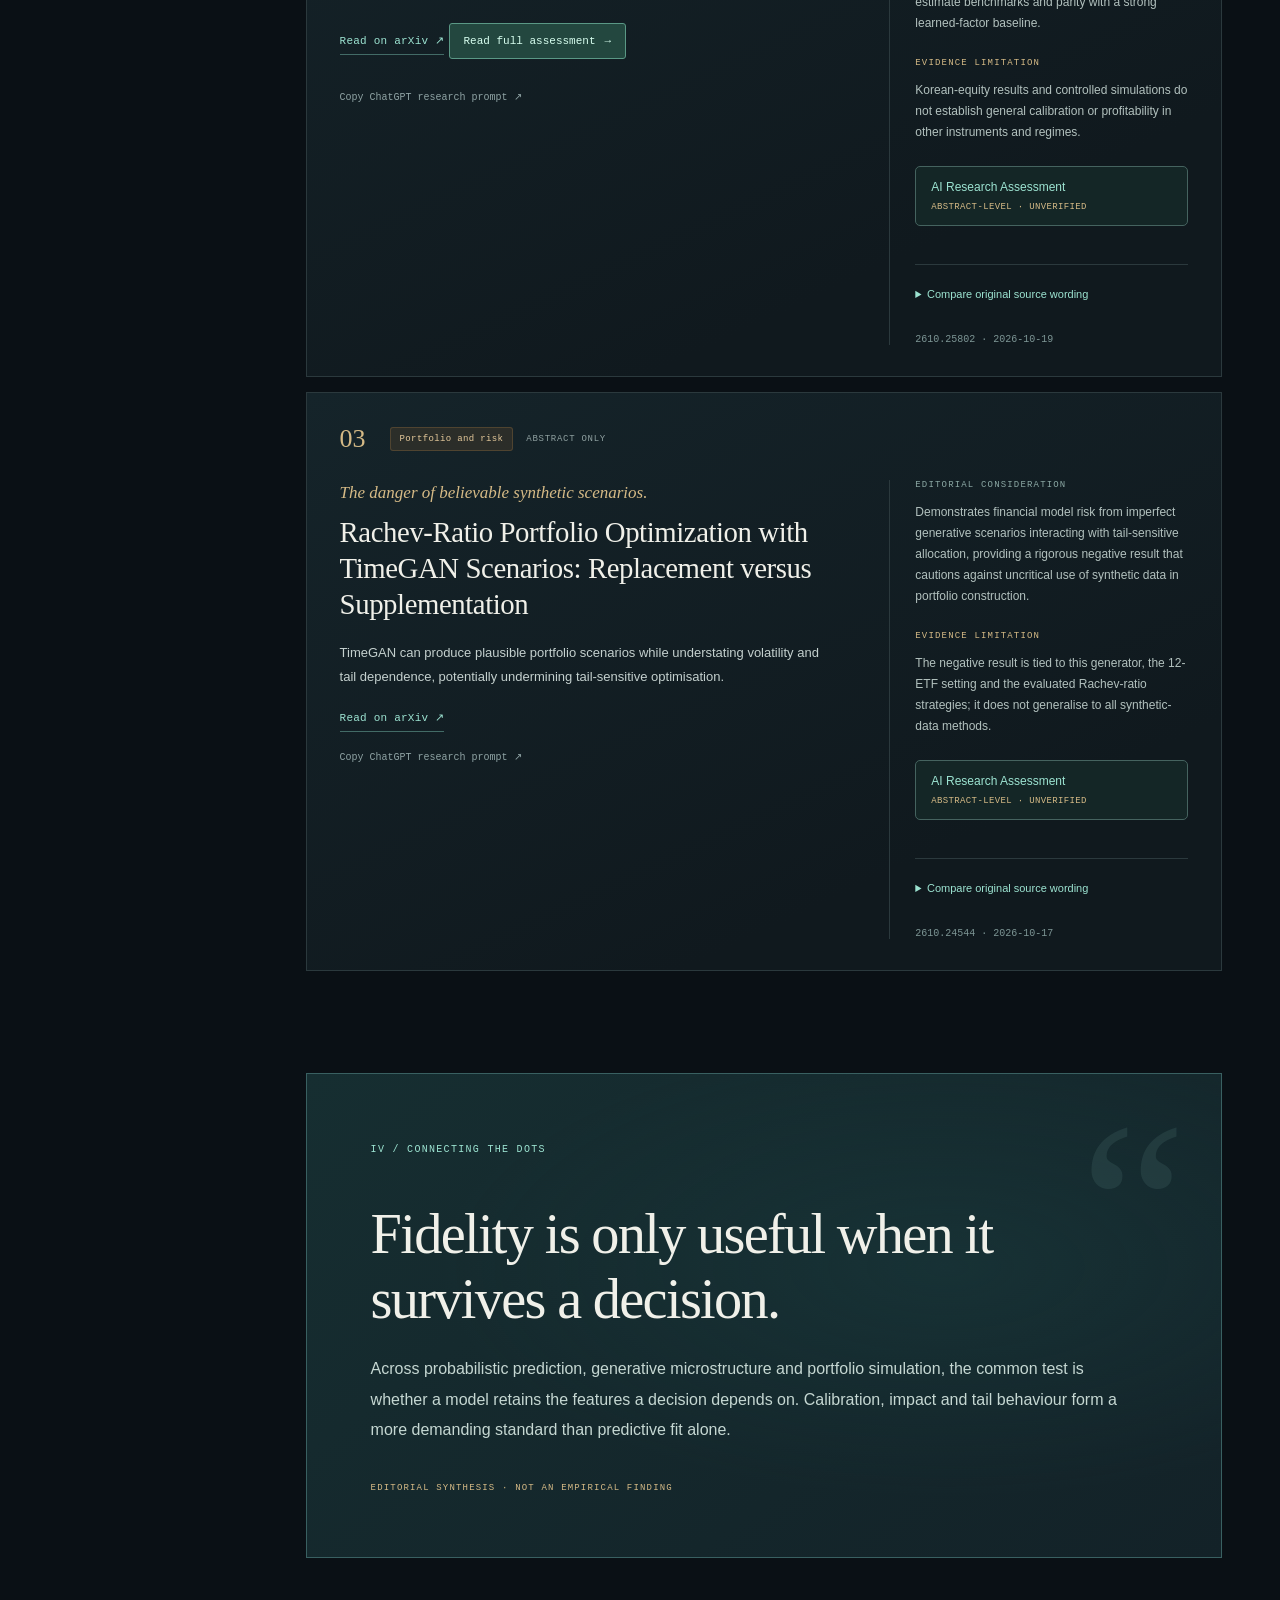
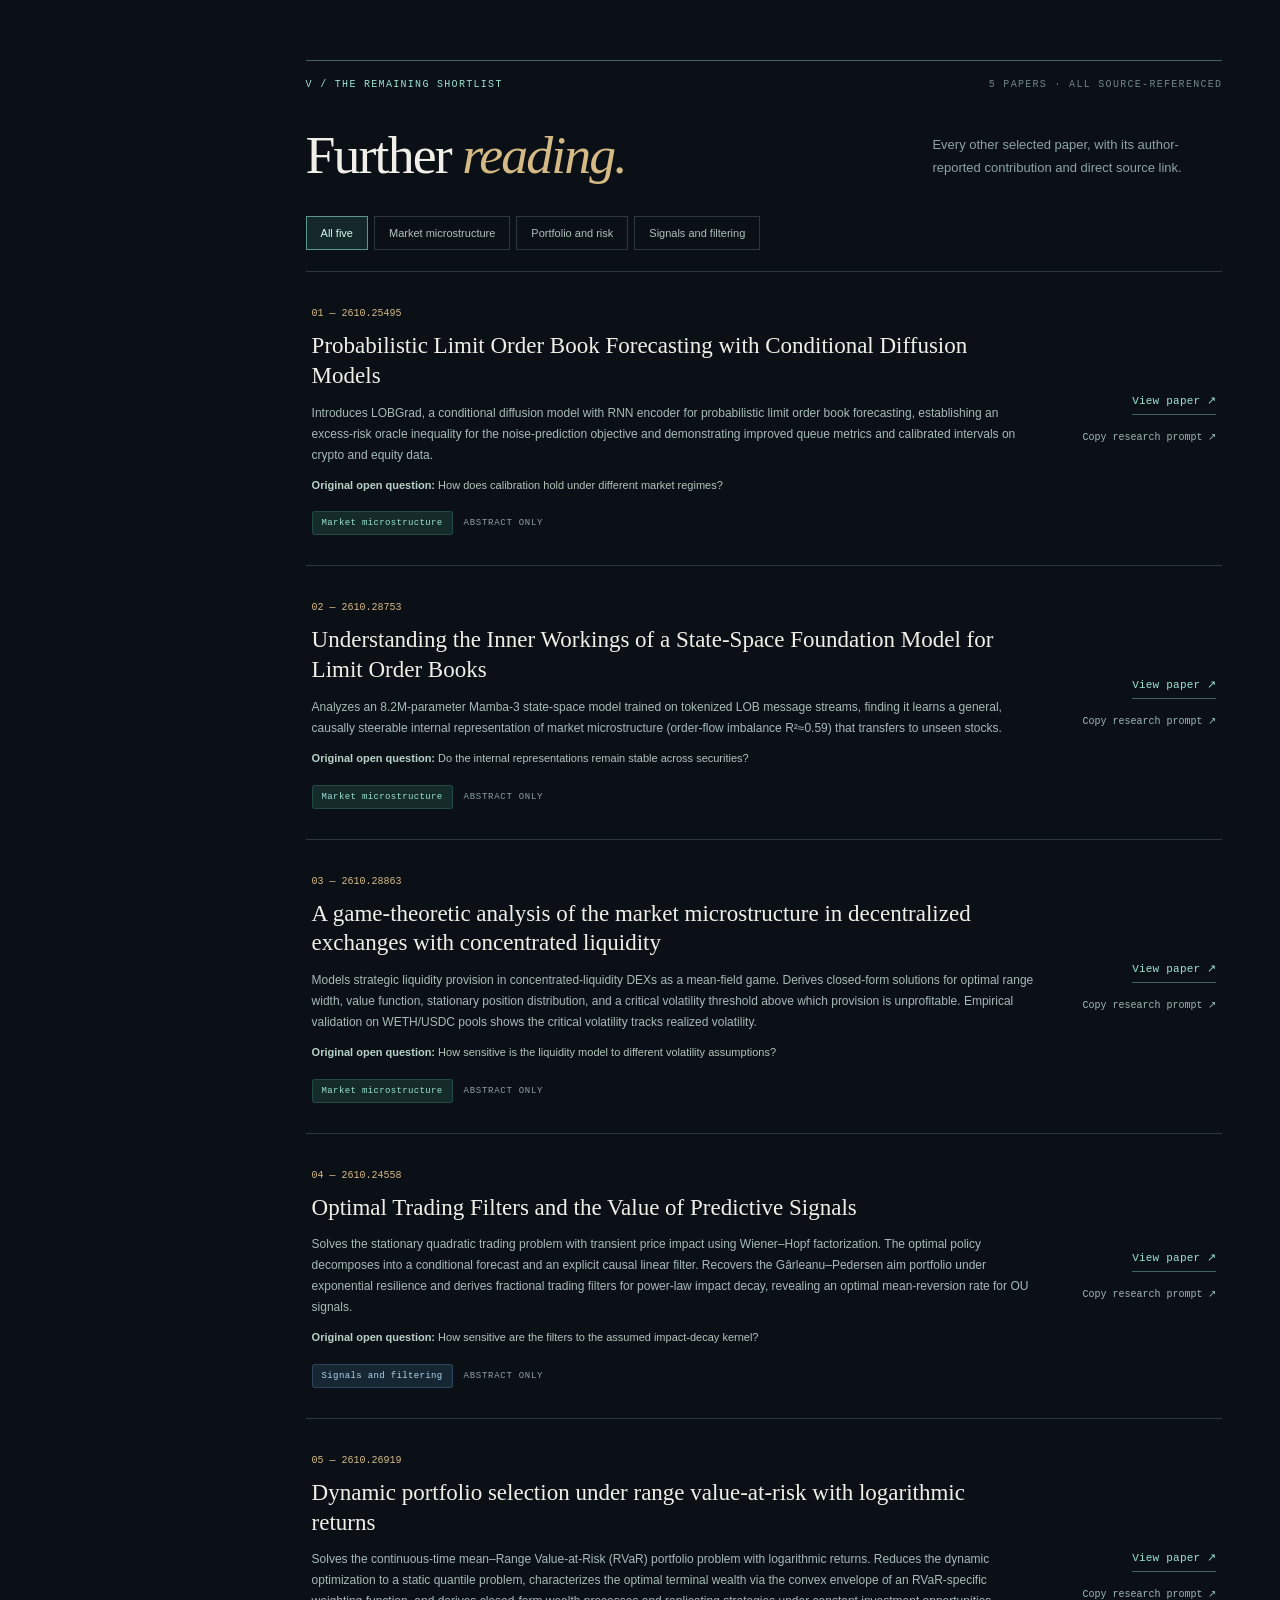
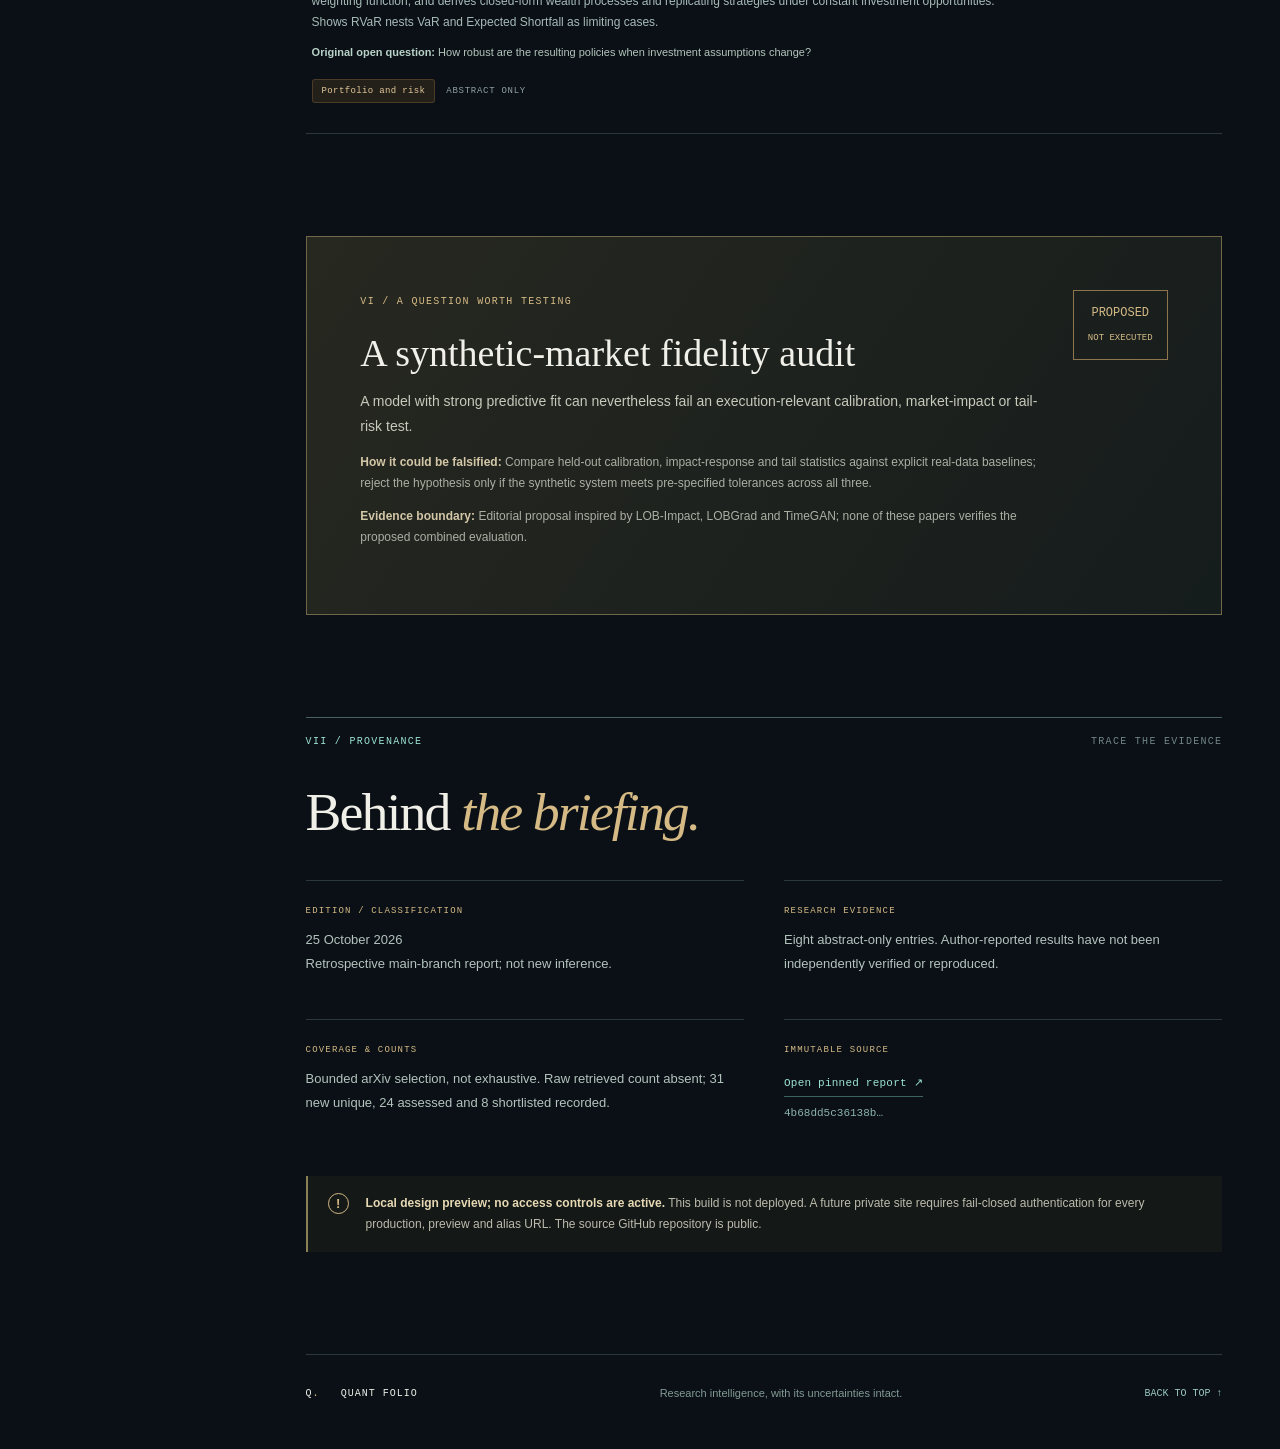
==== commit a1af5271: "feat(journal): add source-pinned deep paper assessment pilot (#18)" ====
--- a/journal/site/index.html
+++ b/journal/site/index.html
@@ -129,6 +129,7 @@
              <h3>Amortized Neural Filtering for Calibrated Posteriors in Statistical Arbitrage</h3>
              <p class="feature-summary">Neural filtering for statistical arbitrage points towards position sizing informed by the full uncertainty distribution rather than a single estimated spread.</p>
              <a href="https://arxiv.org/abs/2610.25802" class="text-link" target="_blank" rel="noopener noreferrer">Read on arXiv<span aria-hidden="true"> ↗</span></a>
+             <a href="./assessments/2610.25802.html" class="deep-full-link">Read full assessment <span aria-hidden="true">→</span></a>
              <button type="button" class="small-action feature-copy" data-copy-prompt data-id="2610.25802"
                data-title="Amortized Neural Filtering for Calibrated Posteriors in Statistical Arbitrage" data-url="https://arxiv.org/abs/2610.25802">Copy ChatGPT research prompt ↗</button>
           </div><aside class="feature-context"><span class="side-label">EDITORIAL CONSIDERATION</span>
--- a/journal/site/assets/styles.css
+++ b/journal/site/assets/styles.css
@@ -309,3 +309,7 @@
 .analysis-part p { font-size: 13px; line-height: 1.7; color: var(--ink-dim); margin-bottom: 2px; }
 .analysis-source { font: 10px/1.7 var(--mono); color: var(--muted); margin: 12px 0 0; }
 @media (max-width: 600px) { .research-analysis > summary { align-items: flex-start; } .analysis-body { padding: 5px 12px 14px; } }
+
+/* V2 full-paper navigation; visible only for a verified assessment. */
+.deep-full-link { margin: 13px 0; display: inline-flex; align-items: center; gap: 9px; background: #23473f; border: 1px solid #5a9885; color: #d8fff0; font: 11px var(--mono); padding: 11px 14px; border-radius: 3px; }
+.deep-full-link:hover { background: #316657; color: #fff; }
